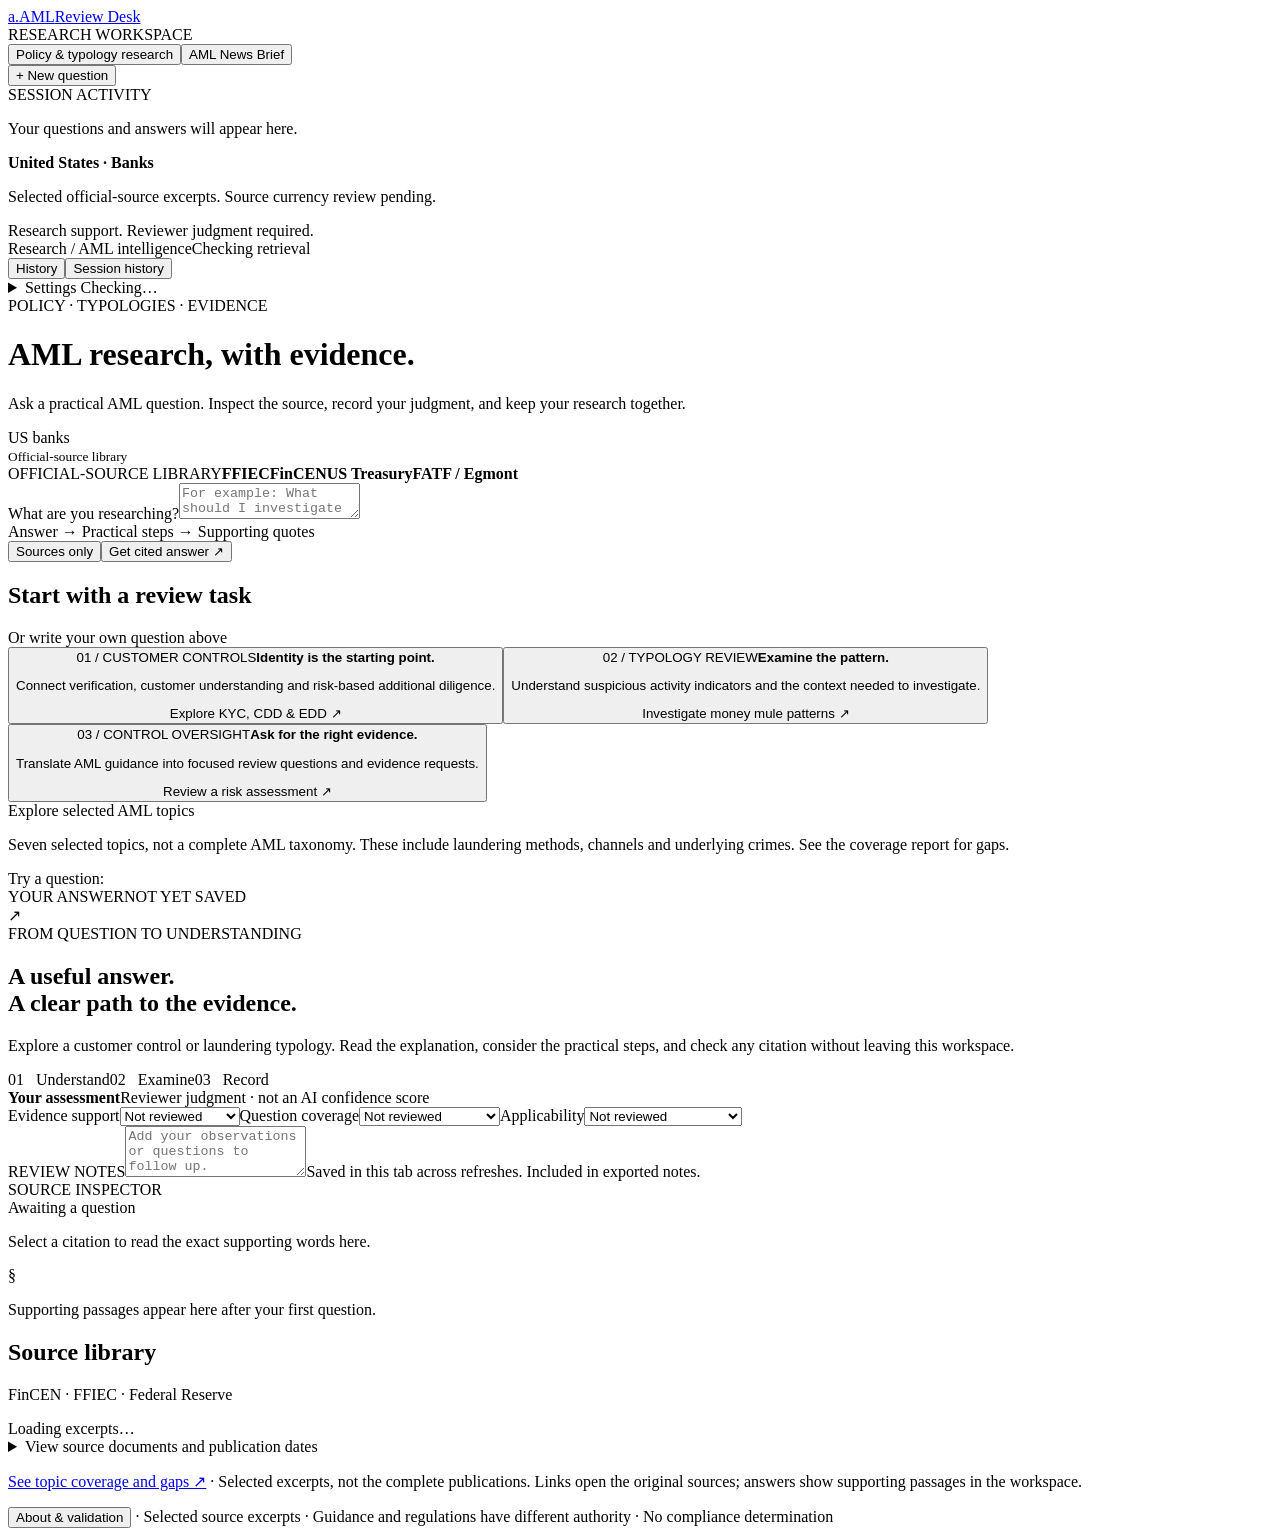
==== web/index.html @ 8fad00a7 "Build AML Review Desk with hybrid RAG, cited research and regulatory news" ====
<!doctype html><html lang="en"><head><meta charset="utf-8"><meta name="viewport" content="width=device-width,initial-scale=1"><title>AML Review Desk</title><link rel="stylesheet" href="/style.css?v=20261018c"></head><body>
<div class="app-shell"><aside><a class="brand" href="/"><span class="brand-mark" aria-hidden="true">a.</span>AML<span class="brand-sub">Review Desk</span></a><div class="edition">RESEARCH WORKSPACE</div><nav aria-label="Workspace"><button id="research-tab" class="nav active">Policy &amp; typology research</button><button id="news-tab" class="nav">AML News Brief</button></nav><button id="new-brief" class="new-brief">+ New question</button><div class="sidebar-label">SESSION ACTIVITY</div><div id="history-list"><p class="history-empty">Your questions and answers will appear here.</p></div><div class="scope-note"><strong>United States · Banks</strong><p id="library-scope">Selected official-source excerpts. Source currency review pending.</p><span>Research support. Reviewer judgment required.</span></div></aside>
<div class="desk"><header><div><span class="project-code">Research / AML intelligence</span><span id="retrieval-status" class="retrieval-status">Checking retrieval</span></div><div class="header-tools"><button id="history-button" class="account-button">History</button><button id="account-button" class="account-button">Session history</button><details class="connection"><summary>Settings <span id="connection-status">Checking…</span></summary><div class="settings-body"><label for="model">Nebius chat model<select id="model"><option value="">Select a model</option></select></label><button id="load-models" class="secondary">Load models</button><p class="muted" id="setup-hint">Settings stay local.</p><button id="review-tab" class="text-button">About &amp; validation</button></div></details></div></header>
<main id="research"><div class="page-heading"><div><div class="eyebrow">POLICY · TYPOLOGIES · EVIDENCE</div><h1>AML research, <span>with evidence.</span></h1><p class="page-description">Ask a practical AML question. Inspect the source, record your judgment, and keep your research together.</p></div><span class="scope-stamp">US banks<br><small>Official-source library</small></span></div><div class="source-strip"><span>OFFICIAL-SOURCE LIBRARY</span><strong>FFIEC</strong><strong>FinCEN</strong><strong>US Treasury</strong><strong>FATF / Egmont</strong></div><section class="composer"><label for="question">What are you researching?</label><textarea id="question" rows="2" placeholder="For example: What should I investigate in a possible money mule account?"></textarea><div class="composer-bottom"><span class="helper">Answer → Practical steps → Supporting quotes</span><div class="question-actions"><button id="browse" class="text-button">Sources only</button><button id="ask" class="primary">Get cited answer <span>↗</span></button></div></div></section><div id="portfolio-demo" class="portfolio-demo" hidden><div><strong>Explore the workflow first.</strong><span>A saved example with citations. No live AI call.</span></div><button id="open-demo" class="secondary">View saved example ↗</button></div><section class="research-starters"><div class="starters-heading"><h2>Start with a review task</h2><span>Or write your own question above</span></div><div class="starter-grid"><button class="starter-card" data-question="How do KYC, customer due diligence and enhanced due diligence connect? What practical verification methods can a bank use?"><span class="starter-icon">01 / CUSTOMER CONTROLS</span><strong>Identity is the starting point.</strong><p>Connect verification, customer understanding and risk-based additional diligence.</p><span>Explore KYC, CDD &amp; EDD ↗</span></button><button class="starter-card" data-question="What financial and business-behaviour indicators can suggest a money mule account, and why is one indicator not proof?"><span class="starter-icon">02 / TYPOLOGY REVIEW</span><strong>Examine the pattern.</strong><p>Understand suspicious activity indicators and the context needed to investigate.</p><span>Investigate money mule patterns ↗</span></button><button class="starter-card" data-question="What should a reviewer examine to assess whether a bank's AML risk assessment reflects its customers, products and geographic exposure?"><span class="starter-icon">03 / CONTROL OVERSIGHT</span><strong>Ask for the right evidence.</strong><p>Translate AML guidance into focused review questions and evidence requests.</p><span>Review a risk assessment ↗</span></button></div></section><section class="typology-examples" aria-labelledby="typology-heading"><span id="typology-heading">Explore selected AML topics</span><div id="typology-topics"></div><p class="helper">Seven selected topics, not a complete AML taxonomy. These include laundering methods, channels and underlying crimes. See the coverage report for gaps.</p></section><section class="question-examples" aria-label="Example questions"><span>Try a question:</span><div id="examples"></div></section><div id="error" role="alert" hidden></div><div id="loading" role="status" aria-live="polite" hidden><strong id="progress-label">Retrieving evidence…</strong><span id="progress-time"></span><small>Target: 8 seconds for an answer on an active server.</small></div>
<div class="research-grid"><section class="paper" id="answer-area" aria-live="polite"><div class="paper-head"><span id="brief-number">YOUR ANSWER</span><span id="save-status">NOT YET SAVED</span></div><div id="answer" class="empty"><div class="empty-icon" aria-hidden="true">↗</div><div class="eyebrow">FROM QUESTION TO UNDERSTANDING</div><h2>A useful answer.<br>A clear path to the evidence.</h2><p>Explore a customer control or laundering typology. Read the explanation, consider the practical steps, and check any citation without leaving this workspace.</p><div class="reading-guide"><span>01 &nbsp; Understand</span><span>02 &nbsp; Examine</span><span>03 &nbsp; Record</span></div></div><section class="judgment"><div class="review-heading"><strong>Your assessment</strong><span>Reviewer judgment · not an AI confidence score</span></div><div class="review-fields"><label for="support-review">Evidence support<select id="support-review"><option value="">Not reviewed</option><option>Supported</option><option>Partly supported</option><option>Unsupported</option></select></label><label for="coverage-review">Question coverage<select id="coverage-review"><option value="">Not reviewed</option><option>Complete</option><option>Partial</option><option>Missed the question</option></select></label><label for="applicability-review">Applicability<select id="applicability-review"><option value="">Not reviewed</option><option>Relevant to my context</option><option>Scope needs checking</option><option>Not applicable</option></select></label></div><label for="judgment">REVIEW NOTES</label><textarea id="judgment" rows="3" placeholder="Add your observations or questions to follow up."></textarea><span><span id="storage-note">Saved in this tab across refreshes.</span> Included in exported notes.</span></section></section><section class="evidence-column"><div class="section-title"><div class="eyebrow">SOURCE INSPECTOR</div><span id="evidence-count">Awaiting a question</span></div><p class="inspector-help">Select a citation to read the exact supporting words here.</p><div id="evidence-picker" class="evidence-picker" aria-label="Choose a supporting passage"></div><div id="evidence"><div class="evidence-empty"><span>§</span><p>Supporting passages appear here after your first question.</p></div></div></section></div><section class="source-coverage" aria-labelledby="coverage-heading"><div class="coverage-heading"><div><h2 id="coverage-heading">Source library</h2><p id="coverage-issuers">FinCEN · FFIEC · Federal Reserve</p></div><span id="source-count">Loading excerpts…</span></div><details class="library-documents"><summary>View source documents and publication dates</summary><div id="sources"></div></details><p class="coverage-note"><a href="/coverage.html" target="_blank" rel="noopener noreferrer">See topic coverage and gaps ↗</a> · Selected excerpts, not the complete publications. Links open the original sources; answers show supporting passages in the workspace.</p></section></main>
<main id="news" hidden><div class="page-heading"><div><div class="eyebrow">OFFICIAL AML NEWS · ONE PLACE</div><h1>Your AML News <em>Brief.</em></h1><p class="page-description">Latest AML updates from official sources, in one place.</p></div><button id="refresh-news" class="secondary">Refresh news</button></div><div class="news-source-line"><span><span id="news-source-summary">FinCEN · OCC · Federal Reserve · FDIC · NCUA · SEC · CFTC</span></span><span id="news-checked">Not checked yet</span></div><p class="news-how">Select a story for the facts, AML relevance, and key findings from linked regulator documents.</p><p id="news-status" role="status" hidden></p><div id="news-error" role="alert" hidden></div><div class="news-controls"><label for="news-month">Month · 2026</label><select id="news-month"></select><label for="news-from">From</label><input id="news-from" type="date" min="2026-01-01" max="2026-12-31"><label for="news-to">To</label><input id="news-to" type="date" min="2026-01-01" max="2026-12-31"><label for="news-agency">Agency</label><select id="news-agency"><option value="all">All agencies</option></select><span id="news-result-count"></span></div><p id="news-archive-notice" class="archive-notice">Captured feed entries; monthly coverage is incomplete. An empty month does not establish that no AML news was published.</p><details class="agency-coverage"><summary>Sources and availability</summary><div id="news-agencies"></div><p>Recent official feed/index entries, filtered for AML terms in titles and summaries. Coverage is not an exhaustive archive; sources may publish other AML material outside these feeds.</p></details><div class="news-layout"><section class="news-feed" aria-label="Recent announcements"><div id="news-list"><p class="muted">Loading announcements…</p></div></section><section id="news-brief" class="news-brief" aria-live="polite" hidden><div class="eyebrow">LEADERSHIP PERSPECTIVE</div><h2>Choose an announcement.</h2><p>Read what happened, why it matters, and additional findings from linked regulator documents when available.</p><p class="muted">Analysis is clearly separated from source facts. An announcement does not by itself establish a new requirement.</p></section></div></main><main id="review" hidden><div class="page-heading"><div><div class="eyebrow">TRANSPARENT EVALUATION</div><h1>Retrieval quality</h1><p class="page-description">The same AML questions, three retrieval methods. See the results, evidence labels and limitations.</p></div></div><div id="evaluation-results"><p class="muted">Loading the evaluation report…</p></div><section class="evaluation-method"><h2>What these results establish</h2><p>Retrieval scores measure whether the search found labeled source passages. They do not certify legal accuracy, complete source coverage, or the faithfulness of a generated answer.</p><p>Labels are curated by the development process and still need independent AML expert review. Generation examples are separate from retrieval measurements.</p></section><details class="developer-usage"><summary>Model settings and recorded usage</summary><strong id="usage"></strong><p id="token-usage" class="muted"></p><div id="cases" hidden></div></details></main><footer><button id="quality-tab" class="text-button">About &amp; validation</button> · Selected source excerpts · Guidance and regulations have different authority · No compliance determination</footer></div></div><dialog id="history-dialog"><div class="eyebrow">SAVED RESEARCH</div><h2>Saved questions</h2><p class="session-explanation">Your questions, answers, notes and opened news briefs stay in this tab across refreshes. Download work you want to keep after closing it.</p><div id="mobile-history-list"></div><button id="export-session" class="secondary">Export session ↓</button><button id="mobile-new-brief" class="secondary">New question</button><button id="close-history" class="text-button">Close</button></dialog><script src="/app.js?v=20261018c" defer></script></body></html>
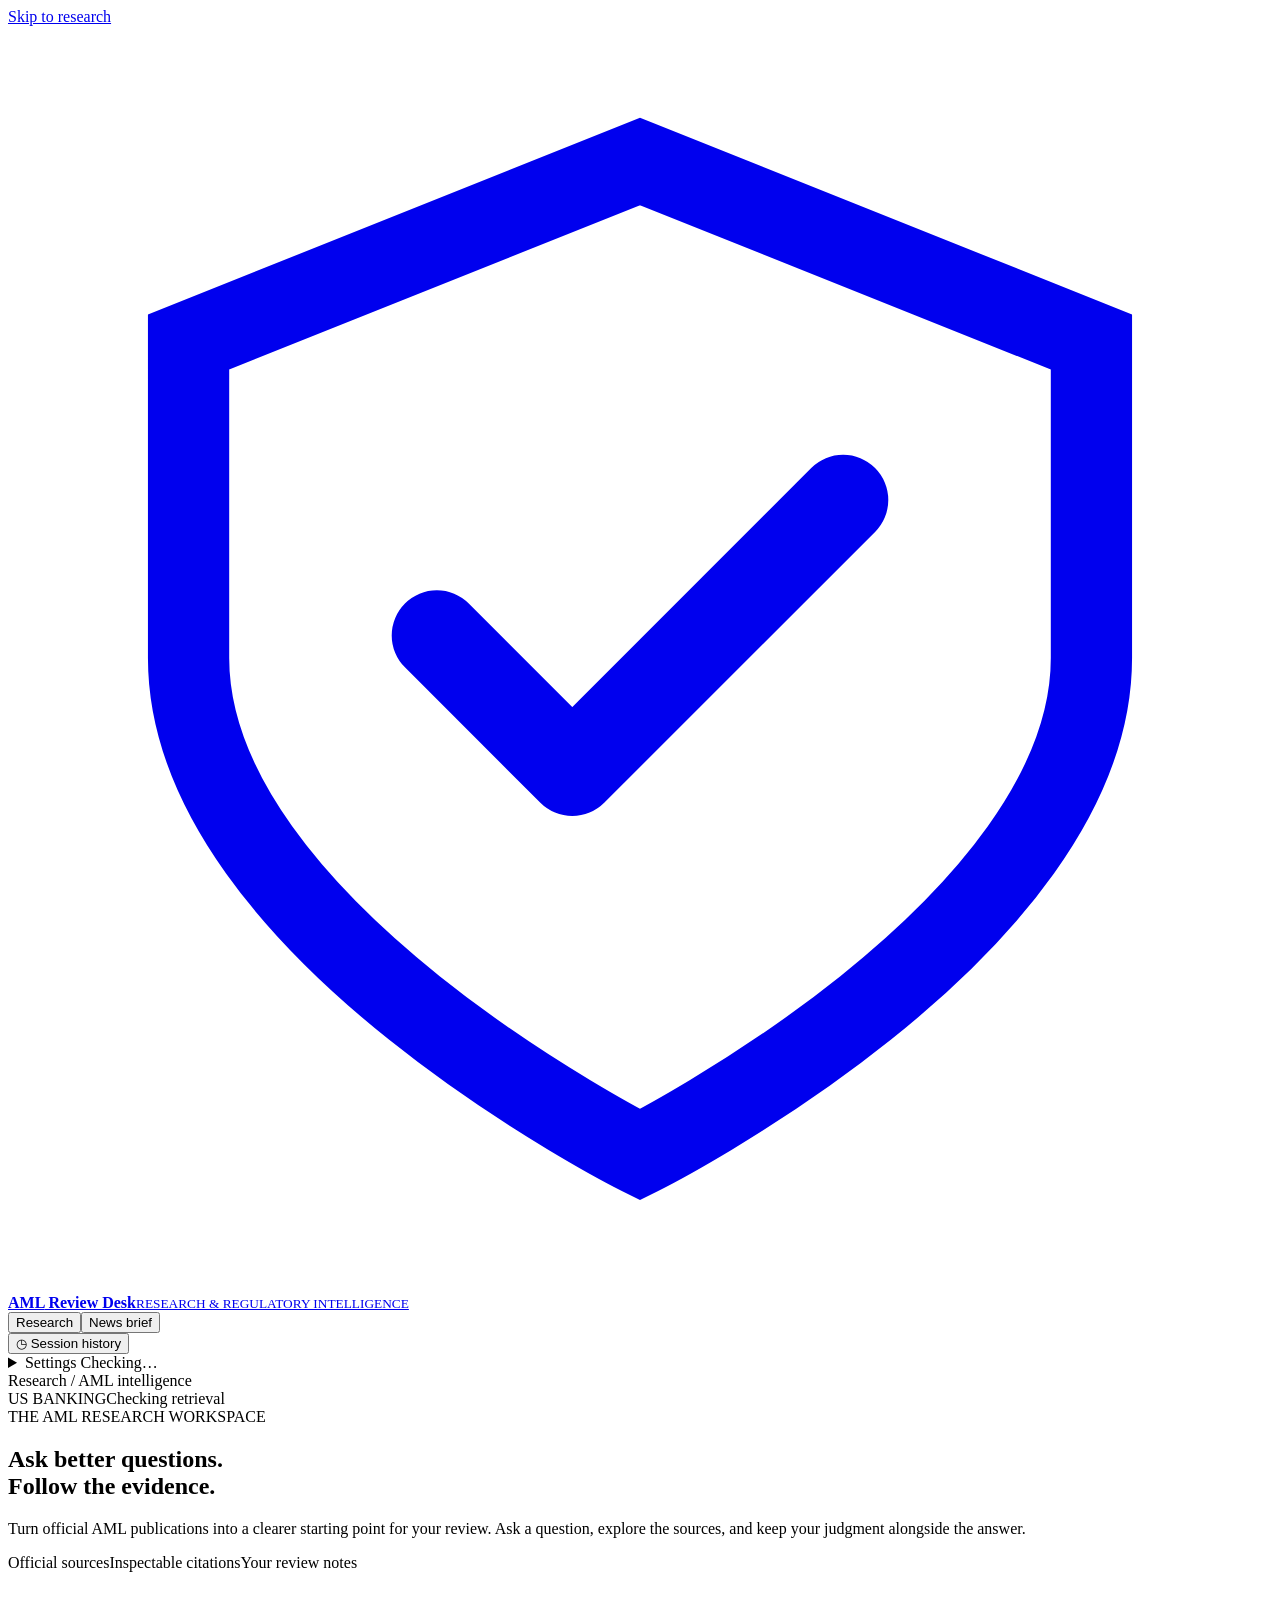
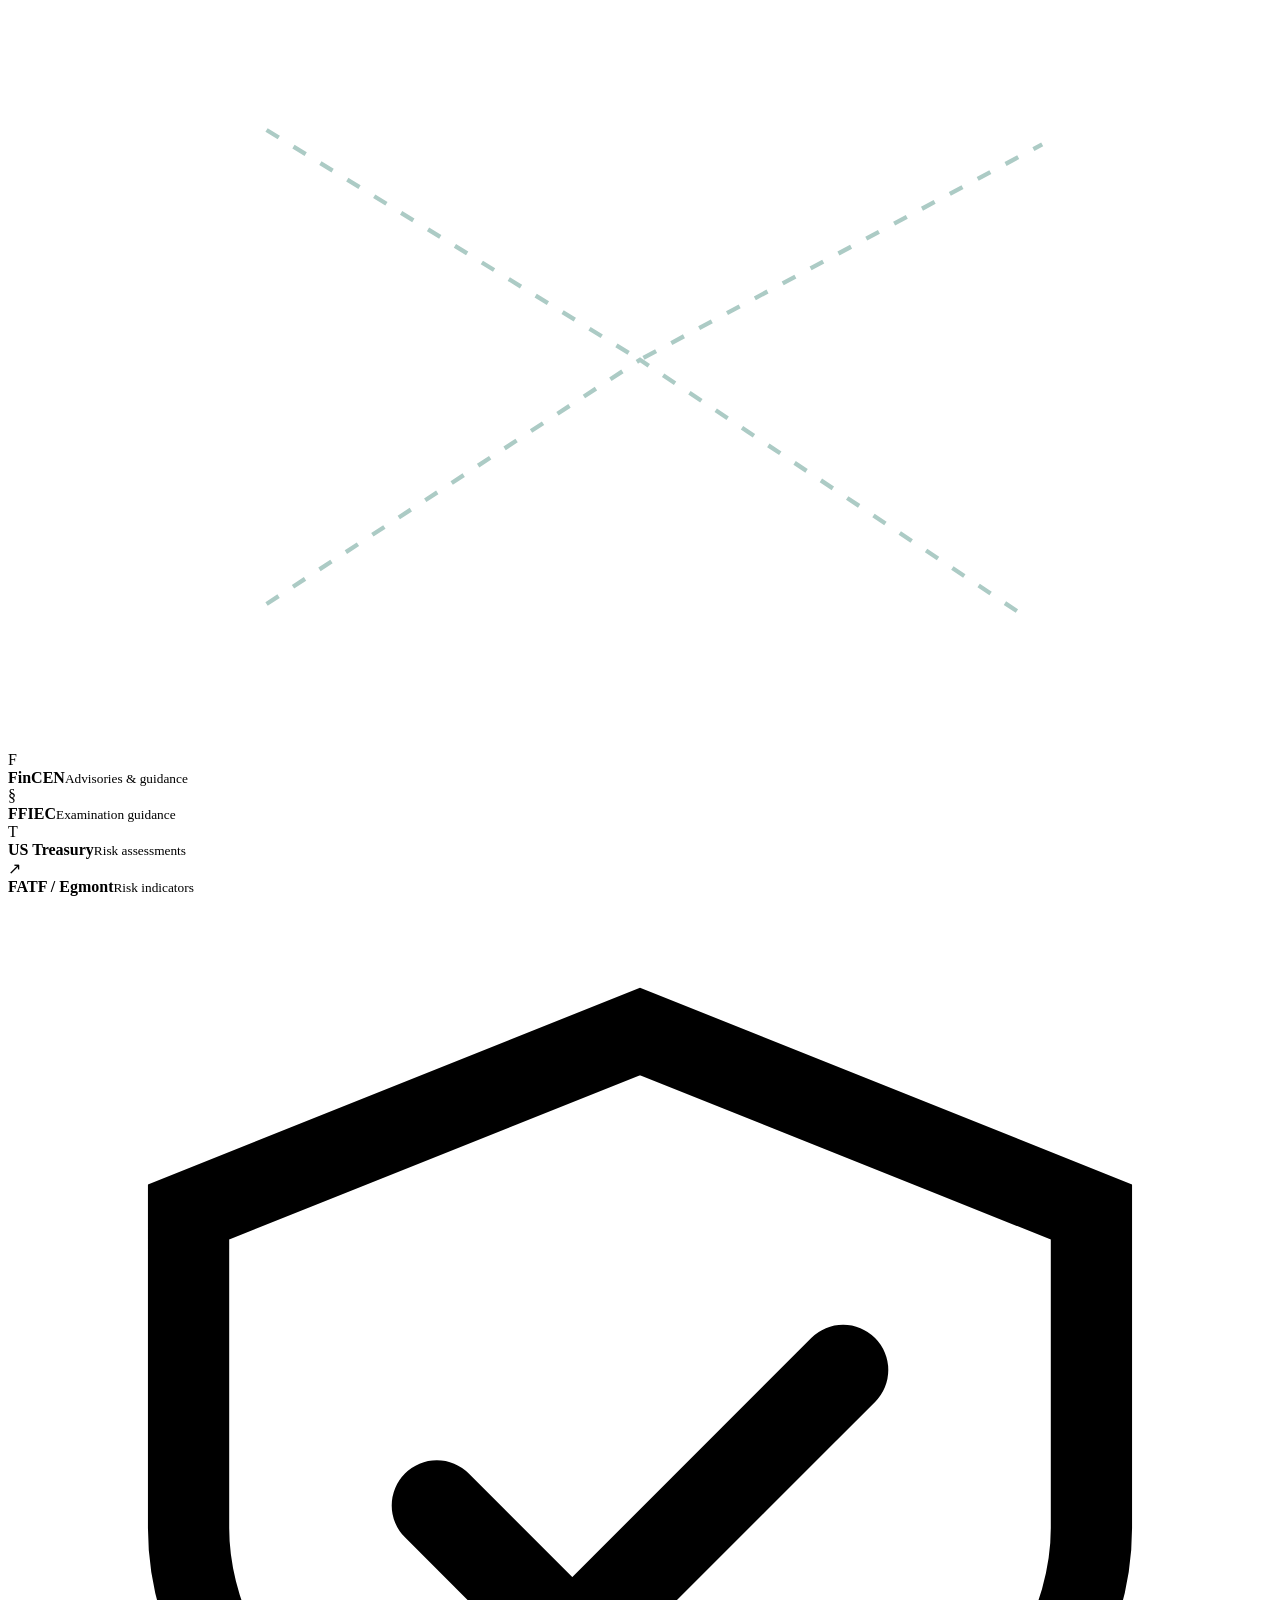
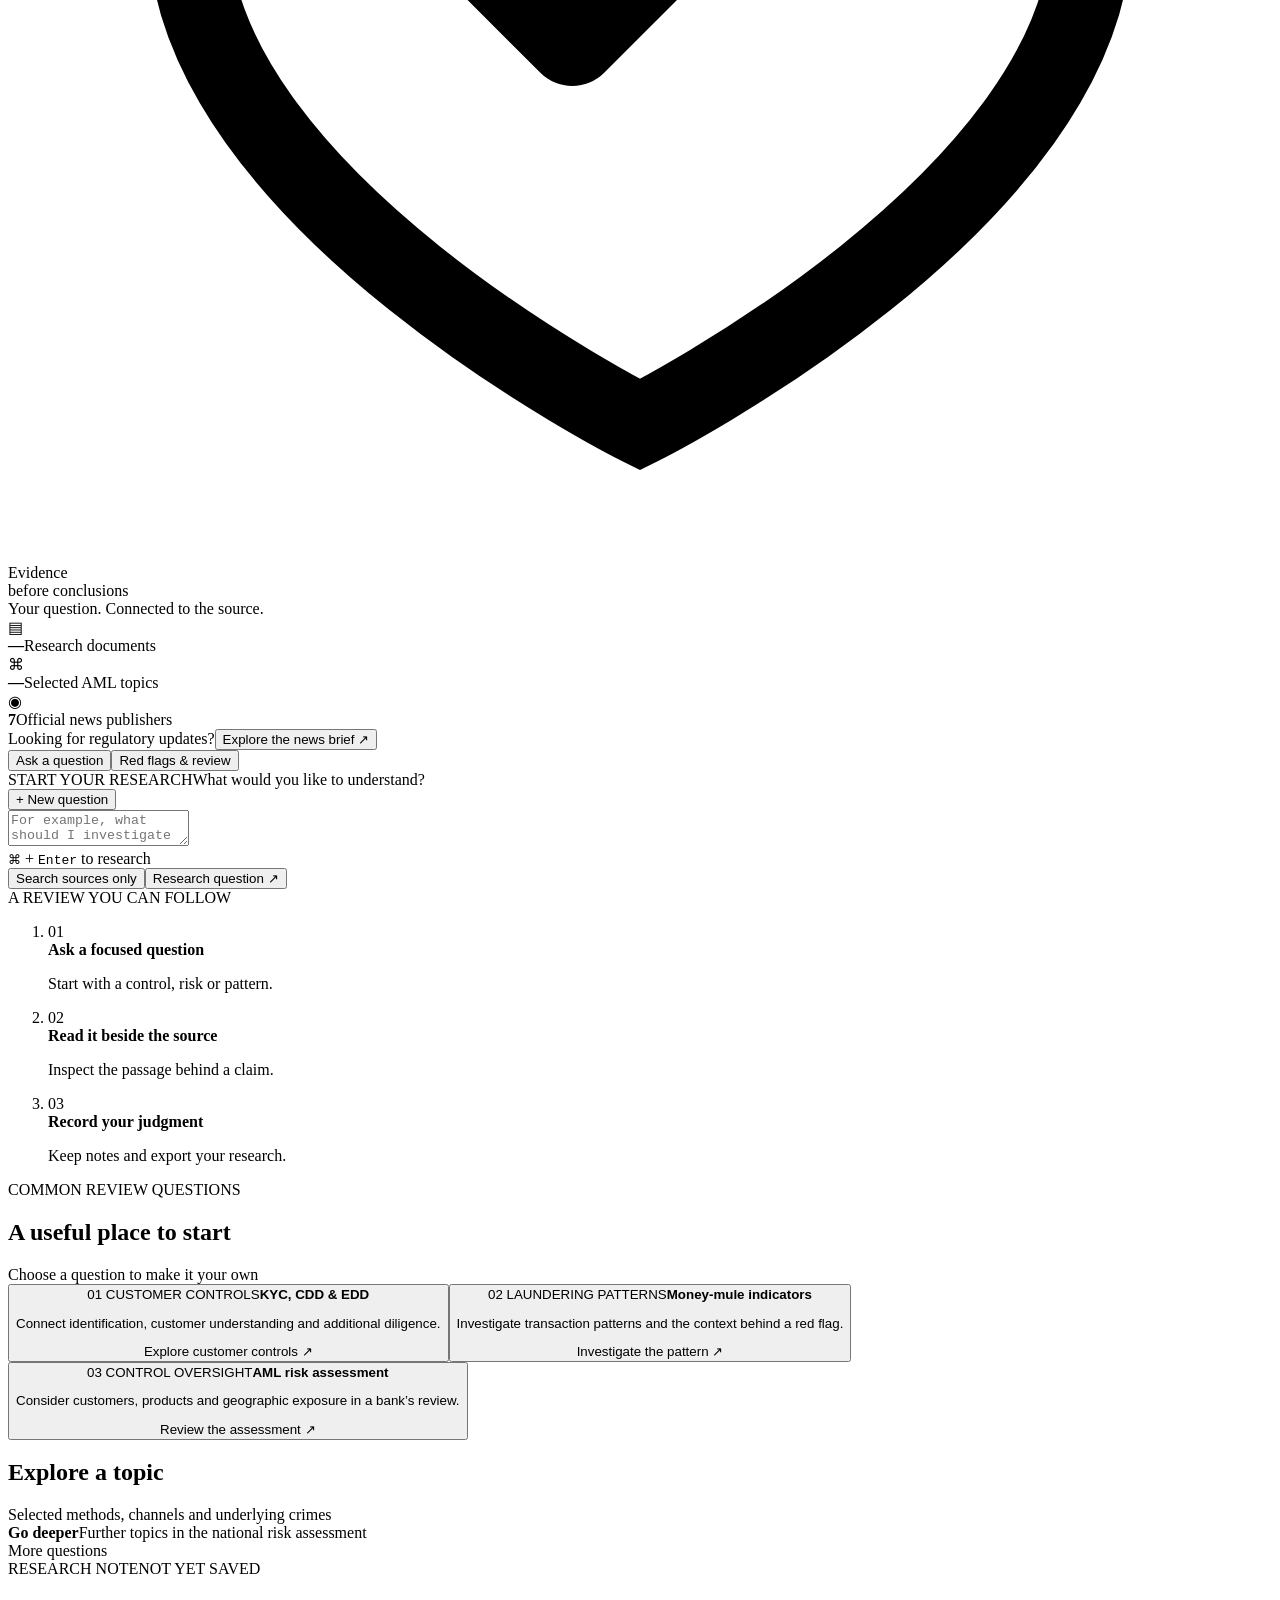
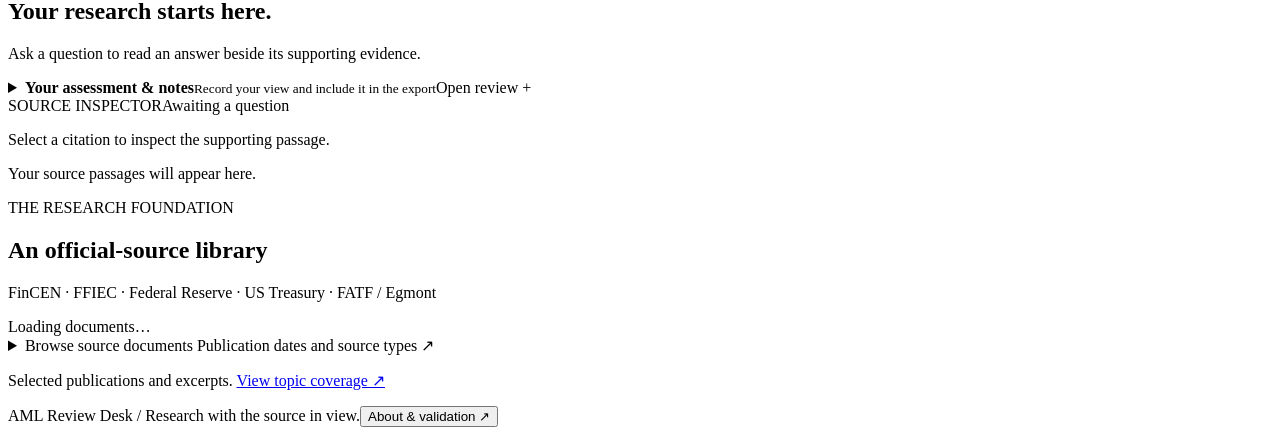
==== commit 9df2f456: "Redesign AML workspace and add guided red-flag research" ====
--- a/web/index.html
+++ b/web/index.html
@@ -1,6 +1,21 @@
-<!doctype html><html lang="en"><head><meta charset="utf-8"><meta name="viewport" content="width=device-width,initial-scale=1"><title>AML Review Desk</title><link rel="stylesheet" href="/style.css?v=20261018c"></head><body>
-<div class="app-shell"><aside><a class="brand" href="/"><span class="brand-mark" aria-hidden="true">a.</span>AML<span class="brand-sub">Review Desk</span></a><div class="edition">RESEARCH WORKSPACE</div><nav aria-label="Workspace"><button id="research-tab" class="nav active">Policy &amp; typology research</button><button id="news-tab" class="nav">AML News Brief</button></nav><button id="new-brief" class="new-brief">+ New question</button><div class="sidebar-label">SESSION ACTIVITY</div><div id="history-list"><p class="history-empty">Your questions and answers will appear here.</p></div><div class="scope-note"><strong>United States · Banks</strong><p id="library-scope">Selected official-source excerpts. Source currency review pending.</p><span>Research support. Reviewer judgment required.</span></div></aside>
-<div class="desk"><header><div><span class="project-code">Research / AML intelligence</span><span id="retrieval-status" class="retrieval-status">Checking retrieval</span></div><div class="header-tools"><button id="history-button" class="account-button">History</button><button id="account-button" class="account-button">Session history</button><details class="connection"><summary>Settings <span id="connection-status">Checking…</span></summary><div class="settings-body"><label for="model">Nebius chat model<select id="model"><option value="">Select a model</option></select></label><button id="load-models" class="secondary">Load models</button><p class="muted" id="setup-hint">Settings stay local.</p><button id="review-tab" class="text-button">About &amp; validation</button></div></details></div></header>
-<main id="research"><div class="page-heading"><div><div class="eyebrow">POLICY · TYPOLOGIES · EVIDENCE</div><h1>AML research, <span>with evidence.</span></h1><p class="page-description">Ask a practical AML question. Inspect the source, record your judgment, and keep your research together.</p></div><span class="scope-stamp">US banks<br><small>Official-source library</small></span></div><div class="source-strip"><span>OFFICIAL-SOURCE LIBRARY</span><strong>FFIEC</strong><strong>FinCEN</strong><strong>US Treasury</strong><strong>FATF / Egmont</strong></div><section class="composer"><label for="question">What are you researching?</label><textarea id="question" rows="2" placeholder="For example: What should I investigate in a possible money mule account?"></textarea><div class="composer-bottom"><span class="helper">Answer → Practical steps → Supporting quotes</span><div class="question-actions"><button id="browse" class="text-button">Sources only</button><button id="ask" class="primary">Get cited answer <span>↗</span></button></div></div></section><div id="portfolio-demo" class="portfolio-demo" hidden><div><strong>Explore the workflow first.</strong><span>A saved example with citations. No live AI call.</span></div><button id="open-demo" class="secondary">View saved example ↗</button></div><section class="research-starters"><div class="starters-heading"><h2>Start with a review task</h2><span>Or write your own question above</span></div><div class="starter-grid"><button class="starter-card" data-question="How do KYC, customer due diligence and enhanced due diligence connect? What practical verification methods can a bank use?"><span class="starter-icon">01 / CUSTOMER CONTROLS</span><strong>Identity is the starting point.</strong><p>Connect verification, customer understanding and risk-based additional diligence.</p><span>Explore KYC, CDD &amp; EDD ↗</span></button><button class="starter-card" data-question="What financial and business-behaviour indicators can suggest a money mule account, and why is one indicator not proof?"><span class="starter-icon">02 / TYPOLOGY REVIEW</span><strong>Examine the pattern.</strong><p>Understand suspicious activity indicators and the context needed to investigate.</p><span>Investigate money mule patterns ↗</span></button><button class="starter-card" data-question="What should a reviewer examine to assess whether a bank's AML risk assessment reflects its customers, products and geographic exposure?"><span class="starter-icon">03 / CONTROL OVERSIGHT</span><strong>Ask for the right evidence.</strong><p>Translate AML guidance into focused review questions and evidence requests.</p><span>Review a risk assessment ↗</span></button></div></section><section class="typology-examples" aria-labelledby="typology-heading"><span id="typology-heading">Explore selected AML topics</span><div id="typology-topics"></div><p class="helper">Seven selected topics, not a complete AML taxonomy. These include laundering methods, channels and underlying crimes. See the coverage report for gaps.</p></section><section class="question-examples" aria-label="Example questions"><span>Try a question:</span><div id="examples"></div></section><div id="error" role="alert" hidden></div><div id="loading" role="status" aria-live="polite" hidden><strong id="progress-label">Retrieving evidence…</strong><span id="progress-time"></span><small>Target: 8 seconds for an answer on an active server.</small></div>
-<div class="research-grid"><section class="paper" id="answer-area" aria-live="polite"><div class="paper-head"><span id="brief-number">YOUR ANSWER</span><span id="save-status">NOT YET SAVED</span></div><div id="answer" class="empty"><div class="empty-icon" aria-hidden="true">↗</div><div class="eyebrow">FROM QUESTION TO UNDERSTANDING</div><h2>A useful answer.<br>A clear path to the evidence.</h2><p>Explore a customer control or laundering typology. Read the explanation, consider the practical steps, and check any citation without leaving this workspace.</p><div class="reading-guide"><span>01 &nbsp; Understand</span><span>02 &nbsp; Examine</span><span>03 &nbsp; Record</span></div></div><section class="judgment"><div class="review-heading"><strong>Your assessment</strong><span>Reviewer judgment · not an AI confidence score</span></div><div class="review-fields"><label for="support-review">Evidence support<select id="support-review"><option value="">Not reviewed</option><option>Supported</option><option>Partly supported</option><option>Unsupported</option></select></label><label for="coverage-review">Question coverage<select id="coverage-review"><option value="">Not reviewed</option><option>Complete</option><option>Partial</option><option>Missed the question</option></select></label><label for="applicability-review">Applicability<select id="applicability-review"><option value="">Not reviewed</option><option>Relevant to my context</option><option>Scope needs checking</option><option>Not applicable</option></select></label></div><label for="judgment">REVIEW NOTES</label><textarea id="judgment" rows="3" placeholder="Add your observations or questions to follow up."></textarea><span><span id="storage-note">Saved in this tab across refreshes.</span> Included in exported notes.</span></section></section><section class="evidence-column"><div class="section-title"><div class="eyebrow">SOURCE INSPECTOR</div><span id="evidence-count">Awaiting a question</span></div><p class="inspector-help">Select a citation to read the exact supporting words here.</p><div id="evidence-picker" class="evidence-picker" aria-label="Choose a supporting passage"></div><div id="evidence"><div class="evidence-empty"><span>§</span><p>Supporting passages appear here after your first question.</p></div></div></section></div><section class="source-coverage" aria-labelledby="coverage-heading"><div class="coverage-heading"><div><h2 id="coverage-heading">Source library</h2><p id="coverage-issuers">FinCEN · FFIEC · Federal Reserve</p></div><span id="source-count">Loading excerpts…</span></div><details class="library-documents"><summary>View source documents and publication dates</summary><div id="sources"></div></details><p class="coverage-note"><a href="/coverage.html" target="_blank" rel="noopener noreferrer">See topic coverage and gaps ↗</a> · Selected excerpts, not the complete publications. Links open the original sources; answers show supporting passages in the workspace.</p></section></main>
-<main id="news" hidden><div class="page-heading"><div><div class="eyebrow">OFFICIAL AML NEWS · ONE PLACE</div><h1>Your AML News <em>Brief.</em></h1><p class="page-description">Latest AML updates from official sources, in one place.</p></div><button id="refresh-news" class="secondary">Refresh news</button></div><div class="news-source-line"><span><span id="news-source-summary">FinCEN · OCC · Federal Reserve · FDIC · NCUA · SEC · CFTC</span></span><span id="news-checked">Not checked yet</span></div><p class="news-how">Select a story for the facts, AML relevance, and key findings from linked regulator documents.</p><p id="news-status" role="status" hidden></p><div id="news-error" role="alert" hidden></div><div class="news-controls"><label for="news-month">Month · 2026</label><select id="news-month"></select><label for="news-from">From</label><input id="news-from" type="date" min="2026-01-01" max="2026-12-31"><label for="news-to">To</label><input id="news-to" type="date" min="2026-01-01" max="2026-12-31"><label for="news-agency">Agency</label><select id="news-agency"><option value="all">All agencies</option></select><span id="news-result-count"></span></div><p id="news-archive-notice" class="archive-notice">Captured feed entries; monthly coverage is incomplete. An empty month does not establish that no AML news was published.</p><details class="agency-coverage"><summary>Sources and availability</summary><div id="news-agencies"></div><p>Recent official feed/index entries, filtered for AML terms in titles and summaries. Coverage is not an exhaustive archive; sources may publish other AML material outside these feeds.</p></details><div class="news-layout"><section class="news-feed" aria-label="Recent announcements"><div id="news-list"><p class="muted">Loading announcements…</p></div></section><section id="news-brief" class="news-brief" aria-live="polite" hidden><div class="eyebrow">LEADERSHIP PERSPECTIVE</div><h2>Choose an announcement.</h2><p>Read what happened, why it matters, and additional findings from linked regulator documents when available.</p><p class="muted">Analysis is clearly separated from source facts. An announcement does not by itself establish a new requirement.</p></section></div></main><main id="review" hidden><div class="page-heading"><div><div class="eyebrow">TRANSPARENT EVALUATION</div><h1>Retrieval quality</h1><p class="page-description">The same AML questions, three retrieval methods. See the results, evidence labels and limitations.</p></div></div><div id="evaluation-results"><p class="muted">Loading the evaluation report…</p></div><section class="evaluation-method"><h2>What these results establish</h2><p>Retrieval scores measure whether the search found labeled source passages. They do not certify legal accuracy, complete source coverage, or the faithfulness of a generated answer.</p><p>Labels are curated by the development process and still need independent AML expert review. Generation examples are separate from retrieval measurements.</p></section><details class="developer-usage"><summary>Model settings and recorded usage</summary><strong id="usage"></strong><p id="token-usage" class="muted"></p><div id="cases" hidden></div></details></main><footer><button id="quality-tab" class="text-button">About &amp; validation</button> · Selected source excerpts · Guidance and regulations have different authority · No compliance determination</footer></div></div><dialog id="history-dialog"><div class="eyebrow">SAVED RESEARCH</div><h2>Saved questions</h2><p class="session-explanation">Your questions, answers, notes and opened news briefs stay in this tab across refreshes. Download work you want to keep after closing it.</p><div id="mobile-history-list"></div><button id="export-session" class="secondary">Export session ↓</button><button id="mobile-new-brief" class="secondary">New question</button><button id="close-history" class="text-button">Close</button></dialog><script src="/app.js?v=20261018c" defer></script></body></html>
+<!doctype html>
+<html lang="en">
+<head><meta charset="utf-8"><meta name="viewport" content="width=device-width,initial-scale=1"><meta name="description" content="Research AML questions with official-source evidence and read focused regulatory news briefs."><meta name="theme-color" content="#102e32"><title>AML Review Desk</title><link rel="stylesheet" href="/style.css?v=20261020e"></head>
+<body>
+<a class="skip-link" href="#question">Skip to research</a>
+<header class="topbar"><a class="brand" href="/" aria-label="AML Review Desk home"><span class="brand-mark"><svg viewBox="0 0 28 28" fill="none" aria-hidden="true"><path d="M14 3 24 7v7c0 6-10 11-10 11S4 20 4 14V7l10-4Z" stroke="currentColor" stroke-width="1.8"/><path d="m9.5 13.5 3 3 6-6" stroke="currentColor" stroke-width="2" stroke-linecap="round" stroke-linejoin="round"/></svg></span><span><strong>AML<span class="brand-light"> Review Desk</span></strong><small>RESEARCH &amp; REGULATORY INTELLIGENCE</small></span></a><nav aria-label="Workspace"><button id="research-tab" class="nav active">Research</button><button id="news-tab" class="nav">News brief</button></nav><div class="header-tools"><button id="history-button" class="account-button" hidden>History</button><button id="account-button" class="account-button"><span aria-hidden="true">◷</span> Session history</button><details class="connection"><summary>Settings <span id="connection-status">Checking…</span></summary><div class="settings-body"><label for="model">Answer model<select id="model"><option value="">Select a model</option></select></label><button id="load-models" class="secondary">Load models</button><p class="muted" id="setup-hint">Settings stay local.</p><button id="review-tab" class="text-button">About &amp; validation</button></div></details></div></header>
+<div class="app-shell"><aside hidden><div id="history-list"></div><div class="scope-note"><strong>United States · Banks</strong><p id="library-scope"></p></div></aside><div class="desk">
+<div class="context-bar"><span class="project-code">Research / AML intelligence</span><div><span class="context-scope">US BANKING</span><span id="retrieval-status" class="retrieval-status">Checking retrieval</span></div></div>
+<main id="research">
+<section class="research-intro"><div class="hero-copy"><div class="eyebrow"><span class="status-dot"></span> THE AML RESEARCH WORKSPACE</div><h1>Ask better questions.<br><span>Follow the evidence.</span></h1><p class="page-description">Turn official AML publications into a clearer starting point for your review. Ask a question, explore the sources, and keep your judgment alongside the answer.</p><div class="hero-note"><span>Official sources</span><span>Inspectable citations</span><span>Your review notes</span></div></div><div class="evidence-art" aria-hidden="true"><div class="art-orbit orbit-one"></div><div class="art-orbit orbit-two"></div><svg class="art-lines" viewBox="0 0 440 270"><path d="M90 55 220 135 360 60M90 220 220 135 355 225" fill="none" stroke="#accbc5" stroke-width="1.5" stroke-dasharray="5 6"/></svg><div class="art-source source-one"><span class="source-symbol">F</span><div><strong>FinCEN</strong><small>Advisories &amp; guidance</small></div></div><div class="art-source source-two"><span class="source-symbol">§</span><div><strong>FFIEC</strong><small>Examination guidance</small></div></div><div class="art-source source-three"><span class="source-symbol">T</span><div><strong>US Treasury</strong><small>Risk assessments</small></div></div><div class="art-source source-four"><span class="source-symbol">↗</span><div><strong>FATF / Egmont</strong><small>Risk indicators</small></div></div><div class="art-core"><svg viewBox="0 0 28 28" fill="none" aria-hidden="true"><path d="M14 3 24 7v7c0 6-10 11-10 11S4 20 4 14V7l10-4Z" stroke="currentColor" stroke-width="1.8"/><path d="m9.5 13.5 3 3 6-6" stroke="currentColor" stroke-width="2" stroke-linecap="round" stroke-linejoin="round"/></svg><span>Evidence<br>before conclusions</span></div><div class="art-caption"><i></i> Your question. Connected to the source.</div></div></section>
+<section class="library-metrics" aria-label="Library at a glance"><div><span class="metric-icon" aria-hidden="true">▤</span><div><strong id="metric-documents">—</strong><span>Research documents</span></div></div><div><span class="metric-icon" aria-hidden="true">⌘</span><div><strong id="metric-topics">—</strong><span>Selected AML topics</span></div></div><div><span class="metric-icon" aria-hidden="true">◉</span><div><strong>7</strong><span>Official news publishers</span></div></div><div class="metric-action"><span>Looking for regulatory updates?</span><button id="open-news-shortcut">Explore the news brief <span aria-hidden="true">↗</span></button></div></section>
+<div class="research-entry"><section class="composer"><div class="research-mode-switch" role="group" aria-label="Research approach"><button id="mode-question" class="active" aria-pressed="true">Ask a question</button><button id="mode-redflags" aria-pressed="false">Red flags &amp; review</button></div><div class="composer-heading"><div><span class="eyebrow">START YOUR RESEARCH</span><label for="question" id="question-label">What would you like to understand?</label></div><button id="new-brief" class="text-button">+ New question</button></div><p id="redflag-mode-note" class="redflag-mode-note" hidden>Explore observed patterns, supporting evidence and questions to investigate. Indicators are not a finding of wrongdoing.</p><textarea id="question" rows="2" placeholder="For example, what should I investigate in a possible money-mule account?"></textarea><div class="composer-bottom"><span class="helper"><kbd>⌘</kbd> + <kbd>Enter</kbd> to research</span><div class="question-actions"><button id="browse" class="text-button">Search sources only</button><button id="ask" class="primary">Research question <span aria-hidden="true">↗</span></button></div></div><div id="portfolio-demo" class="portfolio-demo" hidden><span>First time here? See how a cited answer works.</span><button id="open-demo" class="text-button">Open saved example <span aria-hidden="true">↗</span></button></div></section><section class="workspace-guide"><span class="eyebrow">A REVIEW YOU CAN FOLLOW</span><ol><li><span>01</span><div><strong>Ask a focused question</strong><p>Start with a control, risk or pattern.</p></div></li><li><span>02</span><div><strong>Read it beside the source</strong><p>Inspect the passage behind a claim.</p></div></li><li><span>03</span><div><strong>Record your judgment</strong><p>Keep notes and export your research.</p></div></li></ol></section></div>
+<section class="research-starters"><div class="starters-heading"><div><span class="eyebrow">COMMON REVIEW QUESTIONS</span><h2>A useful place to start</h2></div><span>Choose a question to make it your own</span></div><div class="starter-grid"><button class="starter-card" data-question="How do KYC, customer due diligence and enhanced due diligence connect? What practical verification methods can a bank use?"><span class="starter-icon">01 <span>CUSTOMER CONTROLS</span></span><strong>KYC, CDD &amp; EDD</strong><p>Connect identification, customer understanding and additional diligence.</p><span class="starter-link">Explore customer controls <span>↗</span></span></button><button class="starter-card" data-question="What financial and business-behaviour indicators can suggest a money mule account, and why is one indicator not proof?"><span class="starter-icon">02 <span>LAUNDERING PATTERNS</span></span><strong>Money-mule indicators</strong><p>Investigate transaction patterns and the context behind a red flag.</p><span class="starter-link">Investigate the pattern <span>↗</span></span></button><button class="starter-card" data-question="What should a reviewer examine to assess whether a bank's AML risk assessment reflects its customers, products and geographic exposure?"><span class="starter-icon">03 <span>CONTROL OVERSIGHT</span></span><strong>AML risk assessment</strong><p>Consider customers, products and geographic exposure in a bank’s review.</p><span class="starter-link">Review the assessment <span>↗</span></span></button></div></section>
+<section class="typology-examples" aria-labelledby="typology-heading"><div class="topic-heading"><h2 id="typology-heading">Explore a topic</h2><span>Selected methods, channels and underlying crimes</span></div><div id="typology-topics"></div><div class="additional-topic-heading"><strong>Go deeper</strong><span>Further topics in the national risk assessment</span></div><div id="additional-topics"></div></section><section class="question-examples" aria-label="More example questions"><span>More questions</span><div id="examples"></div></section>
+<div id="error" role="alert" hidden></div><div id="loading" role="status" aria-live="polite" hidden><span class="loading-spinner" aria-hidden="true"></span><div><strong id="progress-label">Retrieving evidence…</strong><span id="progress-time"></span><small>Retrieving → Drafting → Checking citations</small></div></div>
+<div class="research-grid"><section class="paper" id="answer-area" aria-live="polite"><div class="paper-head"><span id="brief-number">RESEARCH NOTE</span><span id="save-status">NOT YET SAVED</span></div><div id="answer" class="empty"><h2>Your research starts here.</h2><p>Ask a question to read an answer beside its supporting evidence.</p></div><details class="judgment"><summary><span><strong>Your assessment &amp; notes</strong><small>Record your view and include it in the export</small></span><span class="expand-label">Open review +</span></summary><div class="judgment-body"><div class="review-fields"><label for="support-review">Evidence support<select id="support-review"><option value="">Not reviewed</option><option>Supported</option><option>Partly supported</option><option>Unsupported</option></select></label><label for="coverage-review">Question coverage<select id="coverage-review"><option value="">Not reviewed</option><option>Complete</option><option>Partial</option><option>Missed the question</option></select></label><label for="applicability-review">Applicability<select id="applicability-review"><option value="">Not reviewed</option><option>Relevant to my context</option><option>Scope needs checking</option><option>Not applicable</option></select></label></div><label for="judgment">Review notes</label><textarea id="judgment" rows="3" placeholder="What is supported? What would you check next?"></textarea><p><span id="storage-note">Saved in this tab across refreshes.</span> Included in exported notes.</p></div></details></section><section class="evidence-column"><div class="section-title"><span class="eyebrow">SOURCE INSPECTOR</span><span id="evidence-count">Awaiting a question</span></div><p class="inspector-help">Select a citation to inspect the supporting passage.</p><div id="evidence-picker" class="evidence-picker" aria-label="Choose a supporting passage"></div><div id="evidence"><p class="evidence-empty">Your source passages will appear here.</p></div></section></div>
+<section class="source-coverage" aria-labelledby="coverage-heading"><div class="coverage-heading"><div><span class="eyebrow">THE RESEARCH FOUNDATION</span><h2 id="coverage-heading">An official-source library</h2><p id="coverage-issuers">FinCEN · FFIEC · Federal Reserve · US Treasury · FATF / Egmont</p></div><span id="source-count">Loading documents…</span></div><details class="library-documents"><summary>Browse source documents <span>Publication dates and source types ↗</span></summary><div id="sources"></div></details><p class="coverage-note">Selected publications and excerpts. <a href="/coverage.html" target="_blank" rel="noopener noreferrer">View topic coverage ↗</a></p></section>
+</main>
+<main id="news" hidden><div class="news-hero"><div><div class="eyebrow"><span class="status-dot"></span> OFFICIAL UPDATES · EXECUTIVE PERSPECTIVE</div><h1>The AML <span>briefing.</span></h1><p class="page-description">The development. The context. What matters for AML.<br>Explore selected official updates and open a focused leadership brief.</p></div><div class="news-hero-aside"><span class="news-hero-mark" aria-hidden="true">▤</span><button id="refresh-news" class="secondary">↻ Refresh news</button></div></div><div class="news-source-line"><span id="news-source-summary">FinCEN · OCC · Federal Reserve · FDIC · NCUA · SEC · CFTC</span><span id="news-checked">Loading saved announcements…</span></div><p class="news-how">Choose an announcement to read the facts and its AML relevance.</p><p id="news-status" role="status" hidden></p><div id="news-error" role="alert" hidden></div><div class="news-controls"><div><label for="news-month">Month</label><select id="news-month"></select></div><div><label for="news-from">From</label><input id="news-from" type="date" min="2026-01-01" max="2026-12-31"></div><div><label for="news-to">To</label><input id="news-to" type="date" min="2026-01-01" max="2026-12-31"></div><div><label for="news-agency">Publisher</label><select id="news-agency"><option value="all">All agencies</option></select></div><span id="news-result-count"></span></div><details class="agency-coverage"><summary>About these sources</summary><p id="news-archive-notice" class="archive-notice">Selected official feed entries.</p><div id="news-agencies"></div><p>Recent official feed and index entries filtered for AML terms. This is a selected archive, not an exhaustive record.</p></details><div class="news-layout"><section class="news-feed" aria-label="Recent announcements"><div id="news-list"><p class="muted">Loading announcements…</p></div></section><section id="news-brief" class="news-brief" aria-live="polite" hidden></section></div></main>
+<main id="review" hidden><div class="page-heading"><div><div class="eyebrow">TRANSPARENT EVALUATION</div><h1>Retrieval quality</h1><p class="page-description">The same AML questions, three retrieval methods. See the results, evidence labels and limitations.</p></div></div><div id="evaluation-results"><p class="muted">Loading the evaluation report…</p></div><section class="evaluation-method"><h2>What these results establish</h2><p>Retrieval scores measure whether the search found labeled source passages. They do not certify legal accuracy, complete source coverage, or the faithfulness of a generated answer.</p><p>Labels are curated by the development process and still need independent AML expert review. Generation examples are separate from retrieval measurements.</p></section><details class="developer-usage"><summary>Model settings and recorded usage</summary><strong id="usage"></strong><p id="token-usage" class="muted"></p><div id="cases" hidden></div></details></main><footer><span>AML Review Desk <span class="footer-divider">/</span> Research with the source in view.</span><button id="quality-tab" class="text-button">About &amp; validation ↗</button></footer></div></div>
+<dialog id="history-dialog"><div class="eyebrow">SAVED RESEARCH</div><h2>Saved questions</h2><p class="session-explanation">Your questions, answers, notes and opened news briefs stay in this tab across refreshes. Download work you want to keep after closing it.</p><div id="mobile-history-list"></div><button id="export-session" class="secondary">Export session ↓</button><button id="mobile-new-brief" class="secondary">New question</button><button id="close-history" class="text-button">Close</button></dialog><script src="/app.js?v=20261020e" defer></script></body></html>
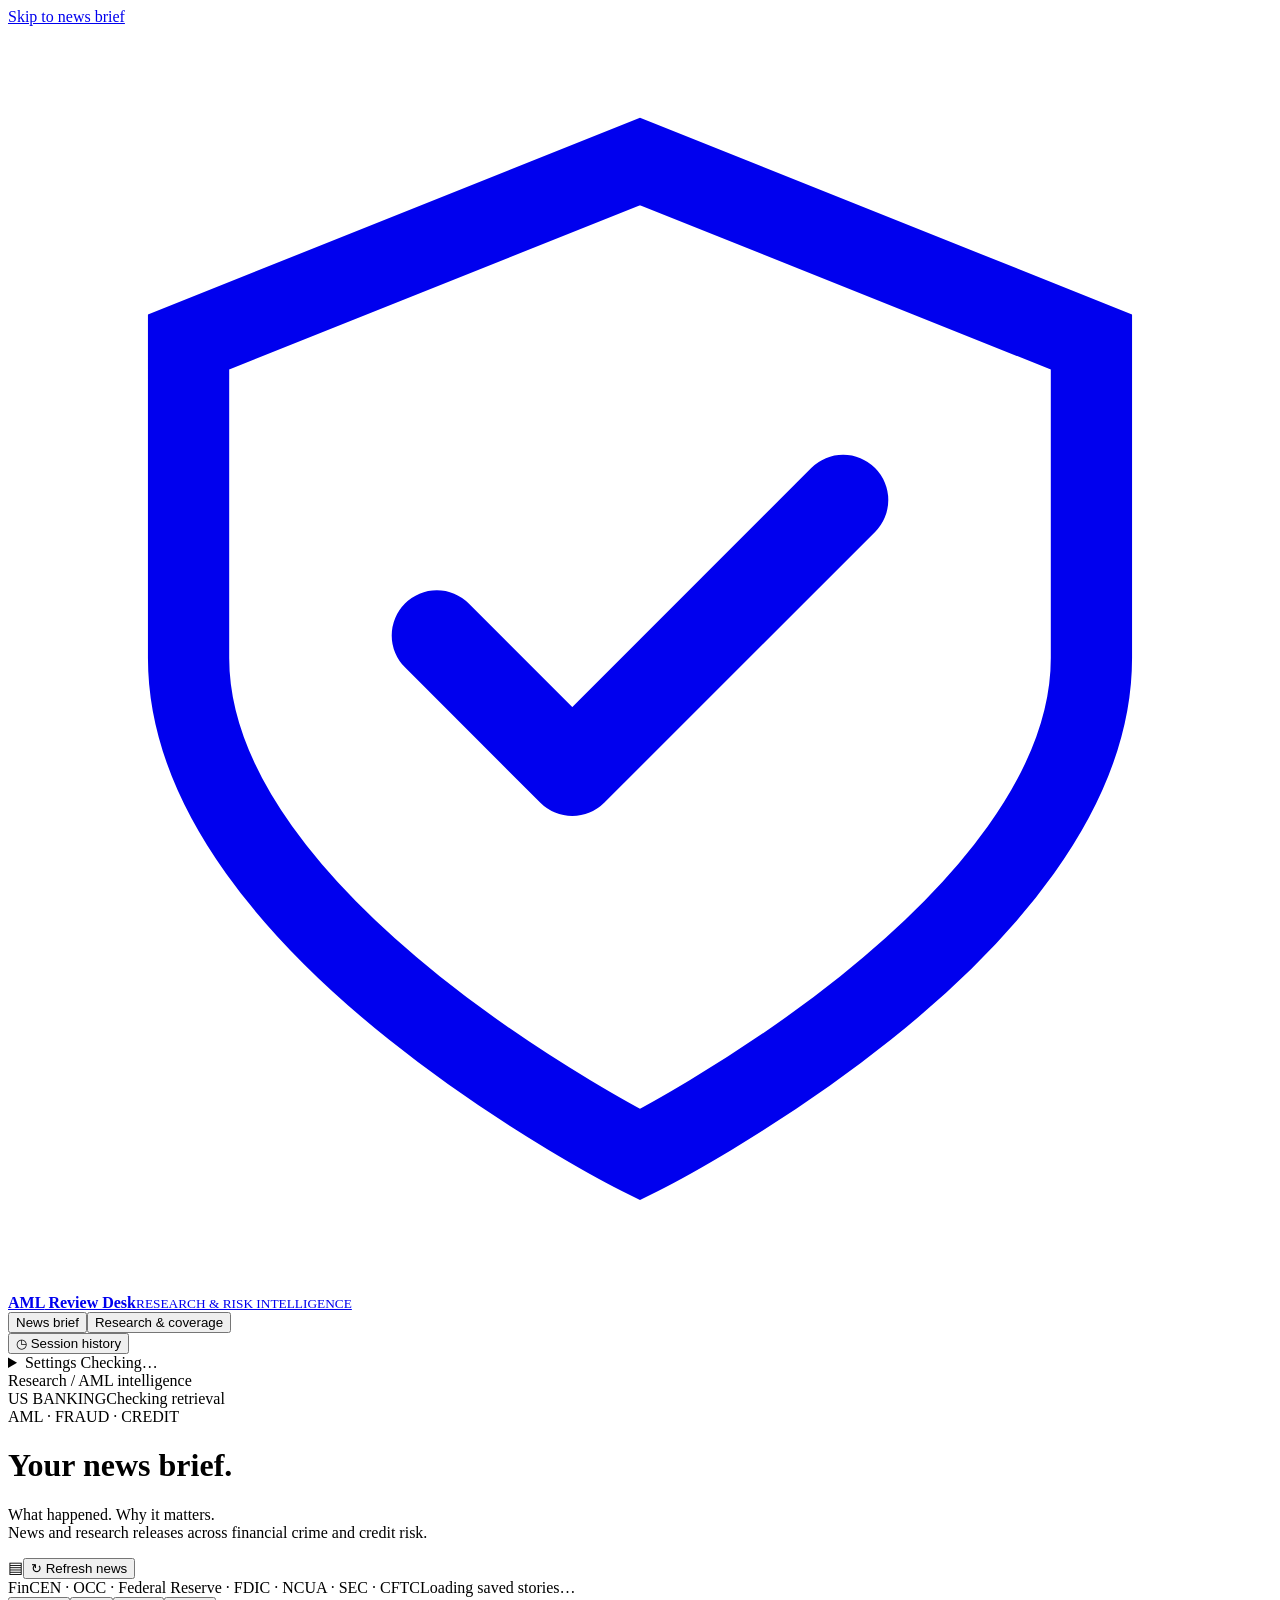
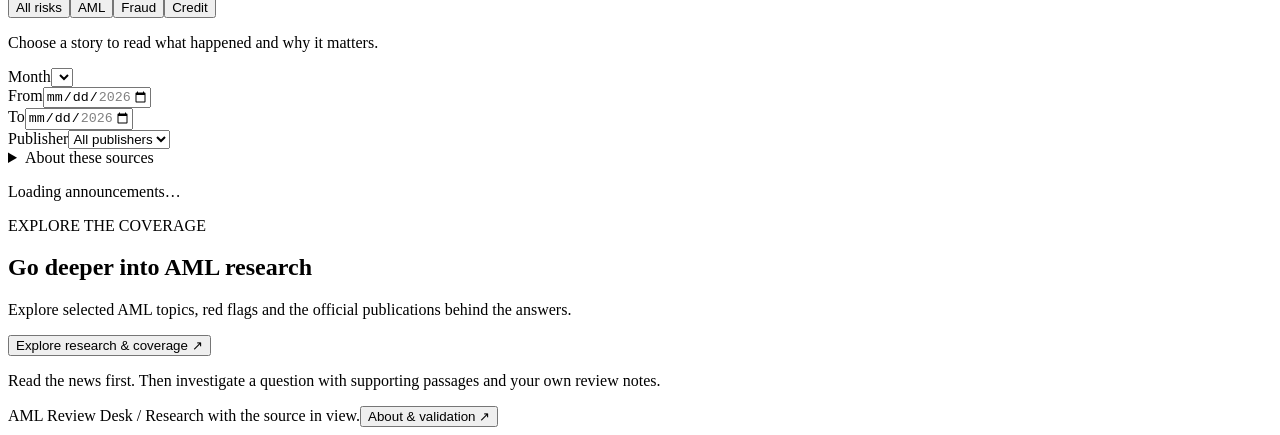
==== commit e102d0ae: "Integrate AML, Fraud and Credit news with 2026 archive filters" ====
--- a/web/index.html
+++ b/web/index.html
@@ -1,14 +1,15 @@
 <!doctype html>
 <html lang="en">
-<head><meta charset="utf-8"><meta name="viewport" content="width=device-width,initial-scale=1"><meta name="description" content="Research AML questions with official-source evidence and read focused regulatory news briefs."><meta name="theme-color" content="#102e32"><title>AML Review Desk</title><link rel="stylesheet" href="/style.css?v=20261020e"></head>
+<head><meta charset="utf-8"><meta name="viewport" content="width=device-width,initial-scale=1"><meta name="description" content="Research AML questions with official-source evidence and read focused regulatory news briefs."><meta name="theme-color" content="#102e32"><title>AML Review Desk</title><link rel="stylesheet" href="/style.css?v=20261021b"></head>
 <body>
-<a class="skip-link" href="#question">Skip to research</a>
-<header class="topbar"><a class="brand" href="/" aria-label="AML Review Desk home"><span class="brand-mark"><svg viewBox="0 0 28 28" fill="none" aria-hidden="true"><path d="M14 3 24 7v7c0 6-10 11-10 11S4 20 4 14V7l10-4Z" stroke="currentColor" stroke-width="1.8"/><path d="m9.5 13.5 3 3 6-6" stroke="currentColor" stroke-width="2" stroke-linecap="round" stroke-linejoin="round"/></svg></span><span><strong>AML<span class="brand-light"> Review Desk</span></strong><small>RESEARCH &amp; REGULATORY INTELLIGENCE</small></span></a><nav aria-label="Workspace"><button id="research-tab" class="nav active">Research</button><button id="news-tab" class="nav">News brief</button></nav><div class="header-tools"><button id="history-button" class="account-button" hidden>History</button><button id="account-button" class="account-button"><span aria-hidden="true">◷</span> Session history</button><details class="connection"><summary>Settings <span id="connection-status">Checking…</span></summary><div class="settings-body"><label for="model">Answer model<select id="model"><option value="">Select a model</option></select></label><button id="load-models" class="secondary">Load models</button><p class="muted" id="setup-hint">Settings stay local.</p><button id="review-tab" class="text-button">About &amp; validation</button></div></details></div></header>
+<a class="skip-link" href="#news">Skip to news brief</a>
+<header class="topbar"><a class="brand" href="/" aria-label="AML Review Desk home"><span class="brand-mark"><svg viewBox="0 0 28 28" fill="none" aria-hidden="true"><path d="M14 3 24 7v7c0 6-10 11-10 11S4 20 4 14V7l10-4Z" stroke="currentColor" stroke-width="1.8"/><path d="m9.5 13.5 3 3 6-6" stroke="currentColor" stroke-width="2" stroke-linecap="round" stroke-linejoin="round"/></svg></span><span><strong>AML<span class="brand-light"> Review Desk</span></strong><small>RESEARCH &amp; RISK INTELLIGENCE</small></span></a><nav aria-label="Workspace"><button id="news-tab" class="nav active">News brief</button><button id="research-tab" class="nav">Research &amp; coverage</button></nav><div class="header-tools"><button id="history-button" class="account-button" hidden>History</button><button id="account-button" class="account-button"><span aria-hidden="true">◷</span> Session history</button><details class="connection"><summary>Settings <span id="connection-status">Checking…</span></summary><div class="settings-body"><label for="model">Answer model<select id="model"><option value="">Select a model</option></select></label><button id="load-models" class="secondary">Load models</button><p class="muted" id="setup-hint">Settings stay local.</p><button id="review-tab" class="text-button">About &amp; validation</button></div></details></div></header>
 <div class="app-shell"><aside hidden><div id="history-list"></div><div class="scope-note"><strong>United States · Banks</strong><p id="library-scope"></p></div></aside><div class="desk">
 <div class="context-bar"><span class="project-code">Research / AML intelligence</span><div><span class="context-scope">US BANKING</span><span id="retrieval-status" class="retrieval-status">Checking retrieval</span></div></div>
-<main id="research">
+<main id="news"><div class="news-hero"><div><div class="eyebrow"><span class="status-dot"></span> AML · FRAUD · CREDIT</div><h1>Your news <span>brief.</span></h1><p class="page-description">What happened. Why it matters.<br>News and research releases across financial crime and credit risk.</p></div><div class="news-hero-aside"><span class="news-hero-mark" aria-hidden="true">▤</span><button id="refresh-news" class="secondary">↻ Refresh news</button></div></div><div class="news-source-line"><span id="news-source-summary">FinCEN · OCC · Federal Reserve · FDIC · NCUA · SEC · CFTC</span><span id="news-checked">Loading saved stories…</span></div><div class="risk-tabs" role="group" aria-label="Risk category"><button data-risk="all" class="active" aria-pressed="true">All risks <span></span></button><button data-risk="aml" aria-pressed="false">AML <span></span></button><button data-risk="fraud" aria-pressed="false">Fraud <span></span></button><button data-risk="credit" aria-pressed="false">Credit <span></span></button></div><p class="news-how" id="risk-description">Choose a story to read what happened and why it matters.</p><p id="news-status" role="status" hidden></p><div id="news-error" role="alert" hidden></div><div class="news-controls"><div><label for="news-month">Month</label><select id="news-month"></select></div><div><label for="news-from">From</label><input id="news-from" type="date" min="2026-01-01" max="2026-12-31"></div><div><label for="news-to">To</label><input id="news-to" type="date" min="2026-01-01" max="2026-12-31"></div><div><label for="news-agency">Publisher</label><select id="news-agency"><option value="all">All publishers</option></select></div><span id="news-result-count"></span></div><details class="agency-coverage"><summary>About these sources</summary><p id="news-archive-notice" class="archive-notice">Selected official feed entries.</p><div id="news-agencies"></div><p>Stories may appear in more than one risk category. Official announcements, industry reporting and company research are labelled separately.</p></details><div class="news-layout"><section class="news-feed" aria-label="Recent announcements"><div id="news-list"><p class="muted">Loading announcements…</p></div></section><section id="news-brief" class="news-brief" aria-live="polite" hidden></section></div><section class="source-coverage home-coverage" aria-labelledby="home-coverage-heading"><div class="coverage-heading"><div><span class="eyebrow">EXPLORE THE COVERAGE</span><h2 id="home-coverage-heading">Go deeper into AML research</h2><p>Explore selected AML topics, red flags and the official publications behind the answers.</p></div><button id="open-research-coverage" class="secondary">Explore research &amp; coverage ↗</button></div><p class="coverage-note">Read the news first. Then investigate a question with supporting passages and your own review notes.</p></section></main>
+<main id="research" hidden>
 <section class="research-intro"><div class="hero-copy"><div class="eyebrow"><span class="status-dot"></span> THE AML RESEARCH WORKSPACE</div><h1>Ask better questions.<br><span>Follow the evidence.</span></h1><p class="page-description">Turn official AML publications into a clearer starting point for your review. Ask a question, explore the sources, and keep your judgment alongside the answer.</p><div class="hero-note"><span>Official sources</span><span>Inspectable citations</span><span>Your review notes</span></div></div><div class="evidence-art" aria-hidden="true"><div class="art-orbit orbit-one"></div><div class="art-orbit orbit-two"></div><svg class="art-lines" viewBox="0 0 440 270"><path d="M90 55 220 135 360 60M90 220 220 135 355 225" fill="none" stroke="#accbc5" stroke-width="1.5" stroke-dasharray="5 6"/></svg><div class="art-source source-one"><span class="source-symbol">F</span><div><strong>FinCEN</strong><small>Advisories &amp; guidance</small></div></div><div class="art-source source-two"><span class="source-symbol">§</span><div><strong>FFIEC</strong><small>Examination guidance</small></div></div><div class="art-source source-three"><span class="source-symbol">T</span><div><strong>US Treasury</strong><small>Risk assessments</small></div></div><div class="art-source source-four"><span class="source-symbol">↗</span><div><strong>FATF / Egmont</strong><small>Risk indicators</small></div></div><div class="art-core"><svg viewBox="0 0 28 28" fill="none" aria-hidden="true"><path d="M14 3 24 7v7c0 6-10 11-10 11S4 20 4 14V7l10-4Z" stroke="currentColor" stroke-width="1.8"/><path d="m9.5 13.5 3 3 6-6" stroke="currentColor" stroke-width="2" stroke-linecap="round" stroke-linejoin="round"/></svg><span>Evidence<br>before conclusions</span></div><div class="art-caption"><i></i> Your question. Connected to the source.</div></div></section>
-<section class="library-metrics" aria-label="Library at a glance"><div><span class="metric-icon" aria-hidden="true">▤</span><div><strong id="metric-documents">—</strong><span>Research documents</span></div></div><div><span class="metric-icon" aria-hidden="true">⌘</span><div><strong id="metric-topics">—</strong><span>Selected AML topics</span></div></div><div><span class="metric-icon" aria-hidden="true">◉</span><div><strong>7</strong><span>Official news publishers</span></div></div><div class="metric-action"><span>Looking for regulatory updates?</span><button id="open-news-shortcut">Explore the news brief <span aria-hidden="true">↗</span></button></div></section>
+<section class="library-metrics" aria-label="Library at a glance"><div><span class="metric-icon" aria-hidden="true">▤</span><div><strong id="metric-documents">—</strong><span>Research documents</span></div></div><div><span class="metric-icon" aria-hidden="true">⌘</span><div><strong id="metric-topics">—</strong><span>Selected AML topics</span></div></div><div><span class="metric-icon" aria-hidden="true">◉</span><div><strong id="metric-news-publishers">—</strong><span>News publishers with saved stories</span></div></div><div class="metric-action"><span>Looking for regulatory updates?</span><button id="open-news-shortcut">Explore the news brief <span aria-hidden="true">↗</span></button></div></section>
 <div class="research-entry"><section class="composer"><div class="research-mode-switch" role="group" aria-label="Research approach"><button id="mode-question" class="active" aria-pressed="true">Ask a question</button><button id="mode-redflags" aria-pressed="false">Red flags &amp; review</button></div><div class="composer-heading"><div><span class="eyebrow">START YOUR RESEARCH</span><label for="question" id="question-label">What would you like to understand?</label></div><button id="new-brief" class="text-button">+ New question</button></div><p id="redflag-mode-note" class="redflag-mode-note" hidden>Explore observed patterns, supporting evidence and questions to investigate. Indicators are not a finding of wrongdoing.</p><textarea id="question" rows="2" placeholder="For example, what should I investigate in a possible money-mule account?"></textarea><div class="composer-bottom"><span class="helper"><kbd>⌘</kbd> + <kbd>Enter</kbd> to research</span><div class="question-actions"><button id="browse" class="text-button">Search sources only</button><button id="ask" class="primary">Research question <span aria-hidden="true">↗</span></button></div></div><div id="portfolio-demo" class="portfolio-demo" hidden><span>First time here? See how a cited answer works.</span><button id="open-demo" class="text-button">Open saved example <span aria-hidden="true">↗</span></button></div></section><section class="workspace-guide"><span class="eyebrow">A REVIEW YOU CAN FOLLOW</span><ol><li><span>01</span><div><strong>Ask a focused question</strong><p>Start with a control, risk or pattern.</p></div></li><li><span>02</span><div><strong>Read it beside the source</strong><p>Inspect the passage behind a claim.</p></div></li><li><span>03</span><div><strong>Record your judgment</strong><p>Keep notes and export your research.</p></div></li></ol></section></div>
 <section class="research-starters"><div class="starters-heading"><div><span class="eyebrow">COMMON REVIEW QUESTIONS</span><h2>A useful place to start</h2></div><span>Choose a question to make it your own</span></div><div class="starter-grid"><button class="starter-card" data-question="How do KYC, customer due diligence and enhanced due diligence connect? What practical verification methods can a bank use?"><span class="starter-icon">01 <span>CUSTOMER CONTROLS</span></span><strong>KYC, CDD &amp; EDD</strong><p>Connect identification, customer understanding and additional diligence.</p><span class="starter-link">Explore customer controls <span>↗</span></span></button><button class="starter-card" data-question="What financial and business-behaviour indicators can suggest a money mule account, and why is one indicator not proof?"><span class="starter-icon">02 <span>LAUNDERING PATTERNS</span></span><strong>Money-mule indicators</strong><p>Investigate transaction patterns and the context behind a red flag.</p><span class="starter-link">Investigate the pattern <span>↗</span></span></button><button class="starter-card" data-question="What should a reviewer examine to assess whether a bank's AML risk assessment reflects its customers, products and geographic exposure?"><span class="starter-icon">03 <span>CONTROL OVERSIGHT</span></span><strong>AML risk assessment</strong><p>Consider customers, products and geographic exposure in a bank’s review.</p><span class="starter-link">Review the assessment <span>↗</span></span></button></div></section>
 <section class="typology-examples" aria-labelledby="typology-heading"><div class="topic-heading"><h2 id="typology-heading">Explore a topic</h2><span>Selected methods, channels and underlying crimes</span></div><div id="typology-topics"></div><div class="additional-topic-heading"><strong>Go deeper</strong><span>Further topics in the national risk assessment</span></div><div id="additional-topics"></div></section><section class="question-examples" aria-label="More example questions"><span>More questions</span><div id="examples"></div></section>
@@ -16,6 +17,5 @@
 <div class="research-grid"><section class="paper" id="answer-area" aria-live="polite"><div class="paper-head"><span id="brief-number">RESEARCH NOTE</span><span id="save-status">NOT YET SAVED</span></div><div id="answer" class="empty"><h2>Your research starts here.</h2><p>Ask a question to read an answer beside its supporting evidence.</p></div><details class="judgment"><summary><span><strong>Your assessment &amp; notes</strong><small>Record your view and include it in the export</small></span><span class="expand-label">Open review +</span></summary><div class="judgment-body"><div class="review-fields"><label for="support-review">Evidence support<select id="support-review"><option value="">Not reviewed</option><option>Supported</option><option>Partly supported</option><option>Unsupported</option></select></label><label for="coverage-review">Question coverage<select id="coverage-review"><option value="">Not reviewed</option><option>Complete</option><option>Partial</option><option>Missed the question</option></select></label><label for="applicability-review">Applicability<select id="applicability-review"><option value="">Not reviewed</option><option>Relevant to my context</option><option>Scope needs checking</option><option>Not applicable</option></select></label></div><label for="judgment">Review notes</label><textarea id="judgment" rows="3" placeholder="What is supported? What would you check next?"></textarea><p><span id="storage-note">Saved in this tab across refreshes.</span> Included in exported notes.</p></div></details></section><section class="evidence-column"><div class="section-title"><span class="eyebrow">SOURCE INSPECTOR</span><span id="evidence-count">Awaiting a question</span></div><p class="inspector-help">Select a citation to inspect the supporting passage.</p><div id="evidence-picker" class="evidence-picker" aria-label="Choose a supporting passage"></div><div id="evidence"><p class="evidence-empty">Your source passages will appear here.</p></div></section></div>
 <section class="source-coverage" aria-labelledby="coverage-heading"><div class="coverage-heading"><div><span class="eyebrow">THE RESEARCH FOUNDATION</span><h2 id="coverage-heading">An official-source library</h2><p id="coverage-issuers">FinCEN · FFIEC · Federal Reserve · US Treasury · FATF / Egmont</p></div><span id="source-count">Loading documents…</span></div><details class="library-documents"><summary>Browse source documents <span>Publication dates and source types ↗</span></summary><div id="sources"></div></details><p class="coverage-note">Selected publications and excerpts. <a href="/coverage.html" target="_blank" rel="noopener noreferrer">View topic coverage ↗</a></p></section>
 </main>
-<main id="news" hidden><div class="news-hero"><div><div class="eyebrow"><span class="status-dot"></span> OFFICIAL UPDATES · EXECUTIVE PERSPECTIVE</div><h1>The AML <span>briefing.</span></h1><p class="page-description">The development. The context. What matters for AML.<br>Explore selected official updates and open a focused leadership brief.</p></div><div class="news-hero-aside"><span class="news-hero-mark" aria-hidden="true">▤</span><button id="refresh-news" class="secondary">↻ Refresh news</button></div></div><div class="news-source-line"><span id="news-source-summary">FinCEN · OCC · Federal Reserve · FDIC · NCUA · SEC · CFTC</span><span id="news-checked">Loading saved announcements…</span></div><p class="news-how">Choose an announcement to read the facts and its AML relevance.</p><p id="news-status" role="status" hidden></p><div id="news-error" role="alert" hidden></div><div class="news-controls"><div><label for="news-month">Month</label><select id="news-month"></select></div><div><label for="news-from">From</label><input id="news-from" type="date" min="2026-01-01" max="2026-12-31"></div><div><label for="news-to">To</label><input id="news-to" type="date" min="2026-01-01" max="2026-12-31"></div><div><label for="news-agency">Publisher</label><select id="news-agency"><option value="all">All agencies</option></select></div><span id="news-result-count"></span></div><details class="agency-coverage"><summary>About these sources</summary><p id="news-archive-notice" class="archive-notice">Selected official feed entries.</p><div id="news-agencies"></div><p>Recent official feed and index entries filtered for AML terms. This is a selected archive, not an exhaustive record.</p></details><div class="news-layout"><section class="news-feed" aria-label="Recent announcements"><div id="news-list"><p class="muted">Loading announcements…</p></div></section><section id="news-brief" class="news-brief" aria-live="polite" hidden></section></div></main>
 <main id="review" hidden><div class="page-heading"><div><div class="eyebrow">TRANSPARENT EVALUATION</div><h1>Retrieval quality</h1><p class="page-description">The same AML questions, three retrieval methods. See the results, evidence labels and limitations.</p></div></div><div id="evaluation-results"><p class="muted">Loading the evaluation report…</p></div><section class="evaluation-method"><h2>What these results establish</h2><p>Retrieval scores measure whether the search found labeled source passages. They do not certify legal accuracy, complete source coverage, or the faithfulness of a generated answer.</p><p>Labels are curated by the development process and still need independent AML expert review. Generation examples are separate from retrieval measurements.</p></section><details class="developer-usage"><summary>Model settings and recorded usage</summary><strong id="usage"></strong><p id="token-usage" class="muted"></p><div id="cases" hidden></div></details></main><footer><span>AML Review Desk <span class="footer-divider">/</span> Research with the source in view.</span><button id="quality-tab" class="text-button">About &amp; validation ↗</button></footer></div></div>
-<dialog id="history-dialog"><div class="eyebrow">SAVED RESEARCH</div><h2>Saved questions</h2><p class="session-explanation">Your questions, answers, notes and opened news briefs stay in this tab across refreshes. Download work you want to keep after closing it.</p><div id="mobile-history-list"></div><button id="export-session" class="secondary">Export session ↓</button><button id="mobile-new-brief" class="secondary">New question</button><button id="close-history" class="text-button">Close</button></dialog><script src="/app.js?v=20261020e" defer></script></body></html>+<dialog id="history-dialog"><div class="eyebrow">SAVED RESEARCH</div><h2>Saved questions</h2><p class="session-explanation">Your questions, answers, notes and opened news briefs stay in this tab across refreshes. Download work you want to keep after closing it.</p><div id="mobile-history-list"></div><button id="export-session" class="secondary">Export session ↓</button><button id="mobile-new-brief" class="secondary">New question</button><button id="close-history" class="text-button">Close</button></dialog><script src="/app.js?v=20261021b" defer></script></body></html>
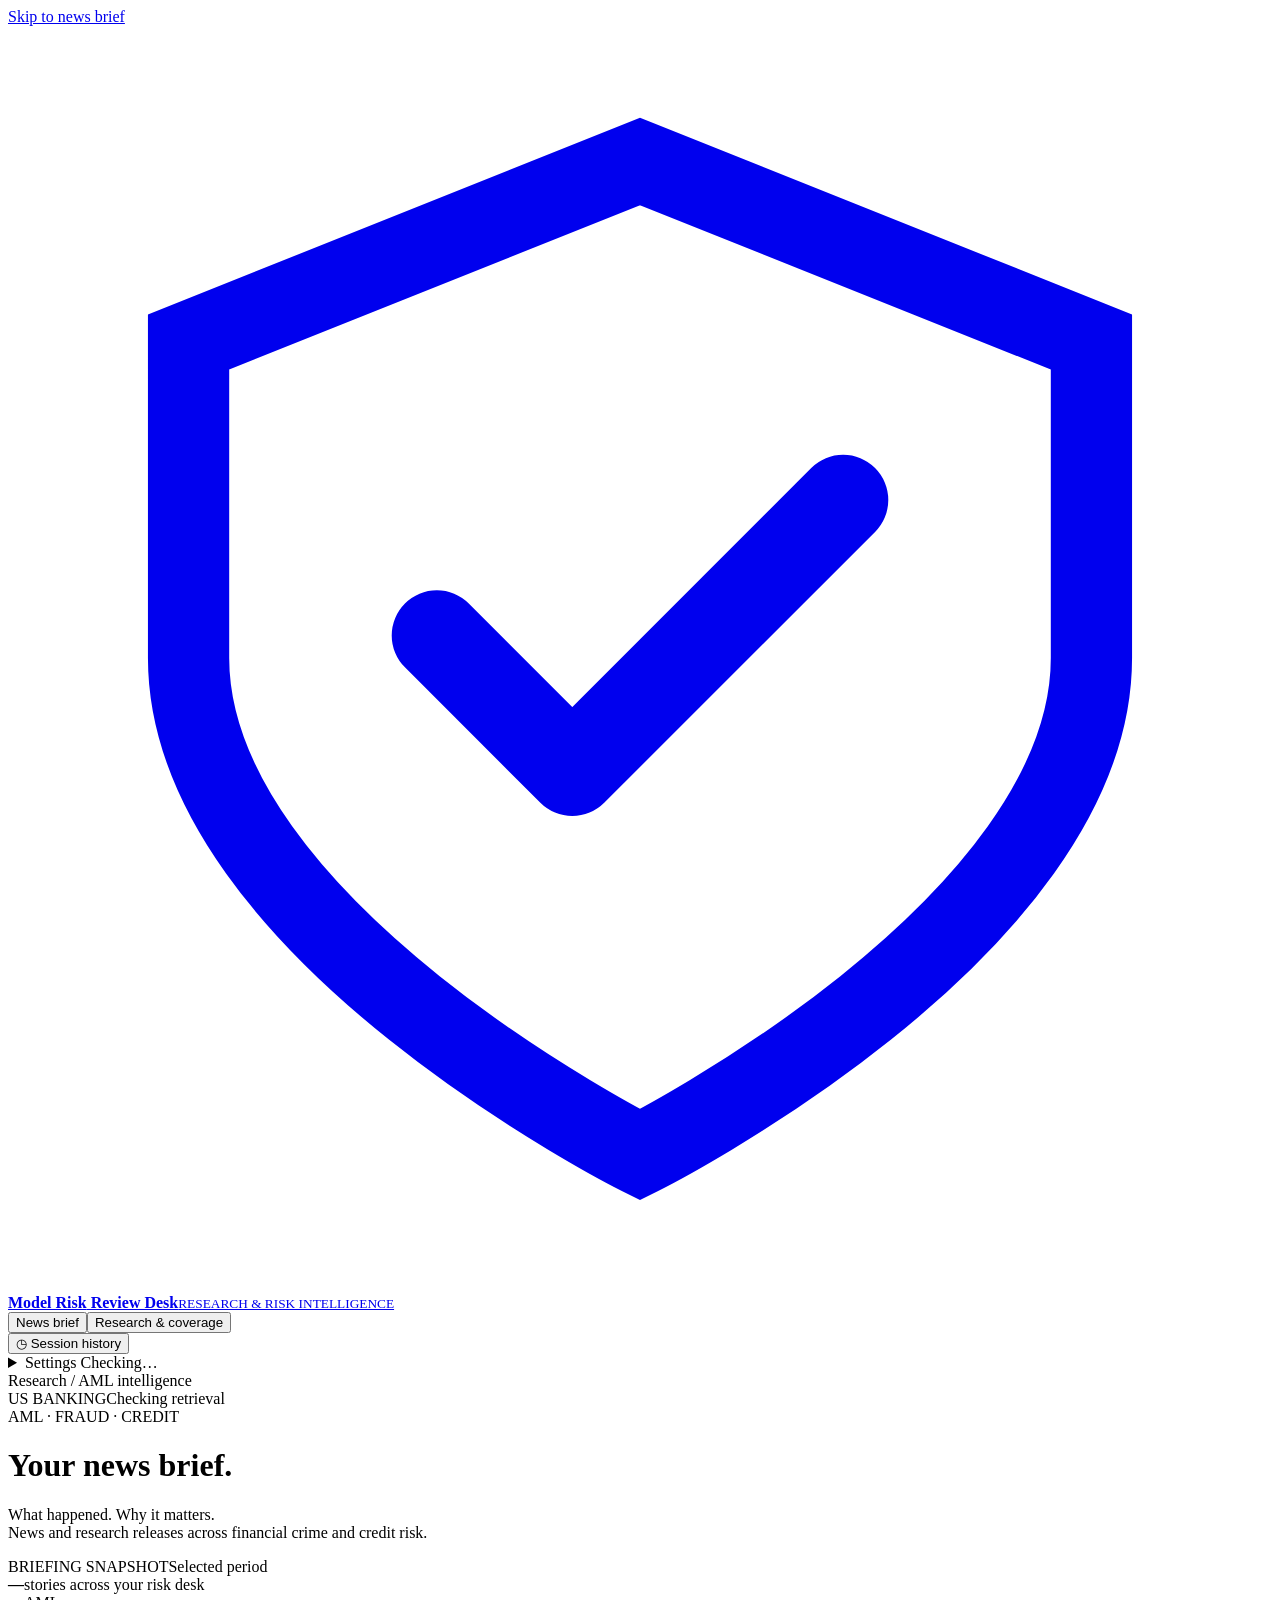
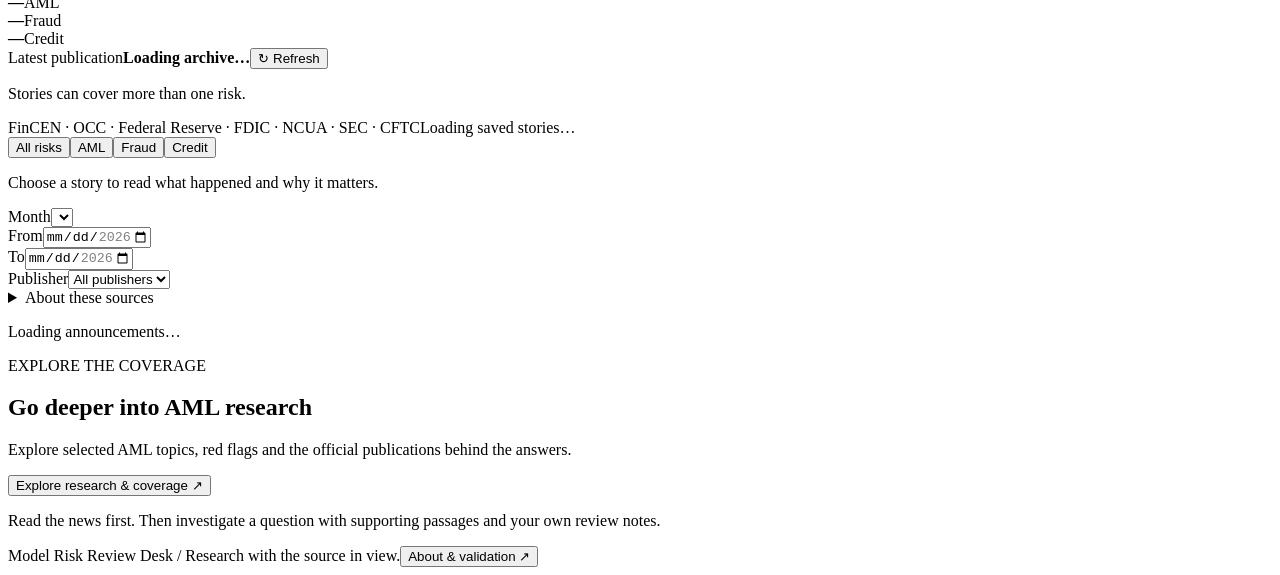
==== commit fe7b121d: "Rename desk and add a live briefing snapshot to the homepage" ====
--- a/web/index.html
+++ b/web/index.html
@@ -1,12 +1,12 @@
 <!doctype html>
 <html lang="en">
-<head><meta charset="utf-8"><meta name="viewport" content="width=device-width,initial-scale=1"><meta name="description" content="Research AML questions with official-source evidence and read focused regulatory news briefs."><meta name="theme-color" content="#102e32"><title>AML Review Desk</title><link rel="stylesheet" href="/style.css?v=20261021b"></head>
+<head><meta charset="utf-8"><meta name="viewport" content="width=device-width,initial-scale=1"><meta name="description" content="Explore AML, fraud and credit news briefs and research questions with supporting sources."><meta name="theme-color" content="#102e32"><title>Model Risk Review Desk</title><link rel="stylesheet" href="/style.css?v=20261021c"></head>
 <body>
 <a class="skip-link" href="#news">Skip to news brief</a>
-<header class="topbar"><a class="brand" href="/" aria-label="AML Review Desk home"><span class="brand-mark"><svg viewBox="0 0 28 28" fill="none" aria-hidden="true"><path d="M14 3 24 7v7c0 6-10 11-10 11S4 20 4 14V7l10-4Z" stroke="currentColor" stroke-width="1.8"/><path d="m9.5 13.5 3 3 6-6" stroke="currentColor" stroke-width="2" stroke-linecap="round" stroke-linejoin="round"/></svg></span><span><strong>AML<span class="brand-light"> Review Desk</span></strong><small>RESEARCH &amp; RISK INTELLIGENCE</small></span></a><nav aria-label="Workspace"><button id="news-tab" class="nav active">News brief</button><button id="research-tab" class="nav">Research &amp; coverage</button></nav><div class="header-tools"><button id="history-button" class="account-button" hidden>History</button><button id="account-button" class="account-button"><span aria-hidden="true">◷</span> Session history</button><details class="connection"><summary>Settings <span id="connection-status">Checking…</span></summary><div class="settings-body"><label for="model">Answer model<select id="model"><option value="">Select a model</option></select></label><button id="load-models" class="secondary">Load models</button><p class="muted" id="setup-hint">Settings stay local.</p><button id="review-tab" class="text-button">About &amp; validation</button></div></details></div></header>
+<header class="topbar"><a class="brand" href="/" aria-label="Model Risk Review Desk home"><span class="brand-mark"><svg viewBox="0 0 28 28" fill="none" aria-hidden="true"><path d="M14 3 24 7v7c0 6-10 11-10 11S4 20 4 14V7l10-4Z" stroke="currentColor" stroke-width="1.8"/><path d="m9.5 13.5 3 3 6-6" stroke="currentColor" stroke-width="2" stroke-linecap="round" stroke-linejoin="round"/></svg></span><span><strong>Model Risk<span class="brand-light"> Review Desk</span></strong><small>RESEARCH &amp; RISK INTELLIGENCE</small></span></a><nav aria-label="Workspace"><button id="news-tab" class="nav active">News brief</button><button id="research-tab" class="nav">Research &amp; coverage</button></nav><div class="header-tools"><button id="history-button" class="account-button" hidden>History</button><button id="account-button" class="account-button"><span aria-hidden="true">◷</span> Session history</button><details class="connection"><summary>Settings <span id="connection-status">Checking…</span></summary><div class="settings-body"><label for="model">Answer model<select id="model"><option value="">Select a model</option></select></label><button id="load-models" class="secondary">Load models</button><p class="muted" id="setup-hint">Settings stay local.</p><button id="review-tab" class="text-button">About &amp; validation</button></div></details></div></header>
 <div class="app-shell"><aside hidden><div id="history-list"></div><div class="scope-note"><strong>United States · Banks</strong><p id="library-scope"></p></div></aside><div class="desk">
 <div class="context-bar"><span class="project-code">Research / AML intelligence</span><div><span class="context-scope">US BANKING</span><span id="retrieval-status" class="retrieval-status">Checking retrieval</span></div></div>
-<main id="news"><div class="news-hero"><div><div class="eyebrow"><span class="status-dot"></span> AML · FRAUD · CREDIT</div><h1>Your news <span>brief.</span></h1><p class="page-description">What happened. Why it matters.<br>News and research releases across financial crime and credit risk.</p></div><div class="news-hero-aside"><span class="news-hero-mark" aria-hidden="true">▤</span><button id="refresh-news" class="secondary">↻ Refresh news</button></div></div><div class="news-source-line"><span id="news-source-summary">FinCEN · OCC · Federal Reserve · FDIC · NCUA · SEC · CFTC</span><span id="news-checked">Loading saved stories…</span></div><div class="risk-tabs" role="group" aria-label="Risk category"><button data-risk="all" class="active" aria-pressed="true">All risks <span></span></button><button data-risk="aml" aria-pressed="false">AML <span></span></button><button data-risk="fraud" aria-pressed="false">Fraud <span></span></button><button data-risk="credit" aria-pressed="false">Credit <span></span></button></div><p class="news-how" id="risk-description">Choose a story to read what happened and why it matters.</p><p id="news-status" role="status" hidden></p><div id="news-error" role="alert" hidden></div><div class="news-controls"><div><label for="news-month">Month</label><select id="news-month"></select></div><div><label for="news-from">From</label><input id="news-from" type="date" min="2026-01-01" max="2026-12-31"></div><div><label for="news-to">To</label><input id="news-to" type="date" min="2026-01-01" max="2026-12-31"></div><div><label for="news-agency">Publisher</label><select id="news-agency"><option value="all">All publishers</option></select></div><span id="news-result-count"></span></div><details class="agency-coverage"><summary>About these sources</summary><p id="news-archive-notice" class="archive-notice">Selected official feed entries.</p><div id="news-agencies"></div><p>Stories may appear in more than one risk category. Official announcements, industry reporting and company research are labelled separately.</p></details><div class="news-layout"><section class="news-feed" aria-label="Recent announcements"><div id="news-list"><p class="muted">Loading announcements…</p></div></section><section id="news-brief" class="news-brief" aria-live="polite" hidden></section></div><section class="source-coverage home-coverage" aria-labelledby="home-coverage-heading"><div class="coverage-heading"><div><span class="eyebrow">EXPLORE THE COVERAGE</span><h2 id="home-coverage-heading">Go deeper into AML research</h2><p>Explore selected AML topics, red flags and the official publications behind the answers.</p></div><button id="open-research-coverage" class="secondary">Explore research &amp; coverage ↗</button></div><p class="coverage-note">Read the news first. Then investigate a question with supporting passages and your own review notes.</p></section></main>
+<main id="news"><div class="news-hero"><div><div class="eyebrow"><span class="status-dot"></span> AML · FRAUD · CREDIT</div><h1>Your news <span>brief.</span></h1><p class="page-description">What happened. Why it matters.<br>News and research releases across financial crime and credit risk.</p></div><aside class="news-hero-aside briefing-snapshot" aria-labelledby="snapshot-heading"><div class="snapshot-heading"><span id="snapshot-heading">BRIEFING SNAPSHOT</span><span class="snapshot-scope">Selected period</span></div><div class="snapshot-total"><strong id="snapshot-total">—</strong><span>stories across your risk desk</span></div><div class="snapshot-risks"><div><strong id="snapshot-aml">—</strong><span>AML</span></div><div><strong id="snapshot-fraud">—</strong><span>Fraud</span></div><div><strong id="snapshot-credit">—</strong><span>Credit</span></div></div><div class="snapshot-footer"><span>Latest publication<strong id="snapshot-latest">Loading archive…</strong></span><button id="refresh-news" class="secondary">↻ Refresh</button></div><p class="snapshot-note">Stories can cover more than one risk.</p></aside></div><div class="news-source-line"><span id="news-source-summary">FinCEN · OCC · Federal Reserve · FDIC · NCUA · SEC · CFTC</span><span id="news-checked">Loading saved stories…</span></div><div class="risk-tabs" role="group" aria-label="Risk category"><button data-risk="all" class="active" aria-pressed="true">All risks <span></span></button><button data-risk="aml" aria-pressed="false">AML <span></span></button><button data-risk="fraud" aria-pressed="false">Fraud <span></span></button><button data-risk="credit" aria-pressed="false">Credit <span></span></button></div><p class="news-how" id="risk-description">Choose a story to read what happened and why it matters.</p><p id="news-status" role="status" hidden></p><div id="news-error" role="alert" hidden></div><div class="news-controls"><div><label for="news-month">Month</label><select id="news-month"></select></div><div><label for="news-from">From</label><input id="news-from" type="date" min="2026-01-01" max="2026-12-31"></div><div><label for="news-to">To</label><input id="news-to" type="date" min="2026-01-01" max="2026-12-31"></div><div><label for="news-agency">Publisher</label><select id="news-agency"><option value="all">All publishers</option></select></div><span id="news-result-count"></span></div><details class="agency-coverage"><summary>About these sources</summary><p id="news-archive-notice" class="archive-notice">Selected official feed entries.</p><div id="news-agencies"></div><p>Stories may appear in more than one risk category. Official announcements, industry reporting and company research are labelled separately.</p></details><div class="news-layout"><section class="news-feed" aria-label="Recent announcements"><div id="news-list"><p class="muted">Loading announcements…</p></div></section><section id="news-brief" class="news-brief" aria-live="polite" hidden></section></div><section class="source-coverage home-coverage" aria-labelledby="home-coverage-heading"><div class="coverage-heading"><div><span class="eyebrow">EXPLORE THE COVERAGE</span><h2 id="home-coverage-heading">Go deeper into AML research</h2><p>Explore selected AML topics, red flags and the official publications behind the answers.</p></div><button id="open-research-coverage" class="secondary">Explore research &amp; coverage ↗</button></div><p class="coverage-note">Read the news first. Then investigate a question with supporting passages and your own review notes.</p></section></main>
 <main id="research" hidden>
 <section class="research-intro"><div class="hero-copy"><div class="eyebrow"><span class="status-dot"></span> THE AML RESEARCH WORKSPACE</div><h1>Ask better questions.<br><span>Follow the evidence.</span></h1><p class="page-description">Turn official AML publications into a clearer starting point for your review. Ask a question, explore the sources, and keep your judgment alongside the answer.</p><div class="hero-note"><span>Official sources</span><span>Inspectable citations</span><span>Your review notes</span></div></div><div class="evidence-art" aria-hidden="true"><div class="art-orbit orbit-one"></div><div class="art-orbit orbit-two"></div><svg class="art-lines" viewBox="0 0 440 270"><path d="M90 55 220 135 360 60M90 220 220 135 355 225" fill="none" stroke="#accbc5" stroke-width="1.5" stroke-dasharray="5 6"/></svg><div class="art-source source-one"><span class="source-symbol">F</span><div><strong>FinCEN</strong><small>Advisories &amp; guidance</small></div></div><div class="art-source source-two"><span class="source-symbol">§</span><div><strong>FFIEC</strong><small>Examination guidance</small></div></div><div class="art-source source-three"><span class="source-symbol">T</span><div><strong>US Treasury</strong><small>Risk assessments</small></div></div><div class="art-source source-four"><span class="source-symbol">↗</span><div><strong>FATF / Egmont</strong><small>Risk indicators</small></div></div><div class="art-core"><svg viewBox="0 0 28 28" fill="none" aria-hidden="true"><path d="M14 3 24 7v7c0 6-10 11-10 11S4 20 4 14V7l10-4Z" stroke="currentColor" stroke-width="1.8"/><path d="m9.5 13.5 3 3 6-6" stroke="currentColor" stroke-width="2" stroke-linecap="round" stroke-linejoin="round"/></svg><span>Evidence<br>before conclusions</span></div><div class="art-caption"><i></i> Your question. Connected to the source.</div></div></section>
 <section class="library-metrics" aria-label="Library at a glance"><div><span class="metric-icon" aria-hidden="true">▤</span><div><strong id="metric-documents">—</strong><span>Research documents</span></div></div><div><span class="metric-icon" aria-hidden="true">⌘</span><div><strong id="metric-topics">—</strong><span>Selected AML topics</span></div></div><div><span class="metric-icon" aria-hidden="true">◉</span><div><strong id="metric-news-publishers">—</strong><span>News publishers with saved stories</span></div></div><div class="metric-action"><span>Looking for regulatory updates?</span><button id="open-news-shortcut">Explore the news brief <span aria-hidden="true">↗</span></button></div></section>
@@ -17,5 +17,5 @@
 <div class="research-grid"><section class="paper" id="answer-area" aria-live="polite"><div class="paper-head"><span id="brief-number">RESEARCH NOTE</span><span id="save-status">NOT YET SAVED</span></div><div id="answer" class="empty"><h2>Your research starts here.</h2><p>Ask a question to read an answer beside its supporting evidence.</p></div><details class="judgment"><summary><span><strong>Your assessment &amp; notes</strong><small>Record your view and include it in the export</small></span><span class="expand-label">Open review +</span></summary><div class="judgment-body"><div class="review-fields"><label for="support-review">Evidence support<select id="support-review"><option value="">Not reviewed</option><option>Supported</option><option>Partly supported</option><option>Unsupported</option></select></label><label for="coverage-review">Question coverage<select id="coverage-review"><option value="">Not reviewed</option><option>Complete</option><option>Partial</option><option>Missed the question</option></select></label><label for="applicability-review">Applicability<select id="applicability-review"><option value="">Not reviewed</option><option>Relevant to my context</option><option>Scope needs checking</option><option>Not applicable</option></select></label></div><label for="judgment">Review notes</label><textarea id="judgment" rows="3" placeholder="What is supported? What would you check next?"></textarea><p><span id="storage-note">Saved in this tab across refreshes.</span> Included in exported notes.</p></div></details></section><section class="evidence-column"><div class="section-title"><span class="eyebrow">SOURCE INSPECTOR</span><span id="evidence-count">Awaiting a question</span></div><p class="inspector-help">Select a citation to inspect the supporting passage.</p><div id="evidence-picker" class="evidence-picker" aria-label="Choose a supporting passage"></div><div id="evidence"><p class="evidence-empty">Your source passages will appear here.</p></div></section></div>
 <section class="source-coverage" aria-labelledby="coverage-heading"><div class="coverage-heading"><div><span class="eyebrow">THE RESEARCH FOUNDATION</span><h2 id="coverage-heading">An official-source library</h2><p id="coverage-issuers">FinCEN · FFIEC · Federal Reserve · US Treasury · FATF / Egmont</p></div><span id="source-count">Loading documents…</span></div><details class="library-documents"><summary>Browse source documents <span>Publication dates and source types ↗</span></summary><div id="sources"></div></details><p class="coverage-note">Selected publications and excerpts. <a href="/coverage.html" target="_blank" rel="noopener noreferrer">View topic coverage ↗</a></p></section>
 </main>
-<main id="review" hidden><div class="page-heading"><div><div class="eyebrow">TRANSPARENT EVALUATION</div><h1>Retrieval quality</h1><p class="page-description">The same AML questions, three retrieval methods. See the results, evidence labels and limitations.</p></div></div><div id="evaluation-results"><p class="muted">Loading the evaluation report…</p></div><section class="evaluation-method"><h2>What these results establish</h2><p>Retrieval scores measure whether the search found labeled source passages. They do not certify legal accuracy, complete source coverage, or the faithfulness of a generated answer.</p><p>Labels are curated by the development process and still need independent AML expert review. Generation examples are separate from retrieval measurements.</p></section><details class="developer-usage"><summary>Model settings and recorded usage</summary><strong id="usage"></strong><p id="token-usage" class="muted"></p><div id="cases" hidden></div></details></main><footer><span>AML Review Desk <span class="footer-divider">/</span> Research with the source in view.</span><button id="quality-tab" class="text-button">About &amp; validation ↗</button></footer></div></div>
-<dialog id="history-dialog"><div class="eyebrow">SAVED RESEARCH</div><h2>Saved questions</h2><p class="session-explanation">Your questions, answers, notes and opened news briefs stay in this tab across refreshes. Download work you want to keep after closing it.</p><div id="mobile-history-list"></div><button id="export-session" class="secondary">Export session ↓</button><button id="mobile-new-brief" class="secondary">New question</button><button id="close-history" class="text-button">Close</button></dialog><script src="/app.js?v=20261021b" defer></script></body></html>+<main id="review" hidden><div class="page-heading"><div><div class="eyebrow">TRANSPARENT EVALUATION</div><h1>Retrieval quality</h1><p class="page-description">The same AML questions, three retrieval methods. See the results, evidence labels and limitations.</p></div></div><div id="evaluation-results"><p class="muted">Loading the evaluation report…</p></div><section class="evaluation-method"><h2>What these results establish</h2><p>Retrieval scores measure whether the search found labeled source passages. They do not certify legal accuracy, complete source coverage, or the faithfulness of a generated answer.</p><p>Labels are curated by the development process and still need independent AML expert review. Generation examples are separate from retrieval measurements.</p></section><details class="developer-usage"><summary>Model settings and recorded usage</summary><strong id="usage"></strong><p id="token-usage" class="muted"></p><div id="cases" hidden></div></details></main><footer><span>Model Risk Review Desk <span class="footer-divider">/</span> Research with the source in view.</span><button id="quality-tab" class="text-button">About &amp; validation ↗</button></footer></div></div>
+<dialog id="history-dialog"><div class="eyebrow">SAVED RESEARCH</div><h2>Saved questions</h2><p class="session-explanation">Your questions, answers, notes and opened news briefs stay in this tab across refreshes. Download work you want to keep after closing it.</p><div id="mobile-history-list"></div><button id="export-session" class="secondary">Export session ↓</button><button id="mobile-new-brief" class="secondary">New question</button><button id="close-history" class="text-button">Close</button></dialog><script src="/app.js?v=20261021c" defer></script></body></html>
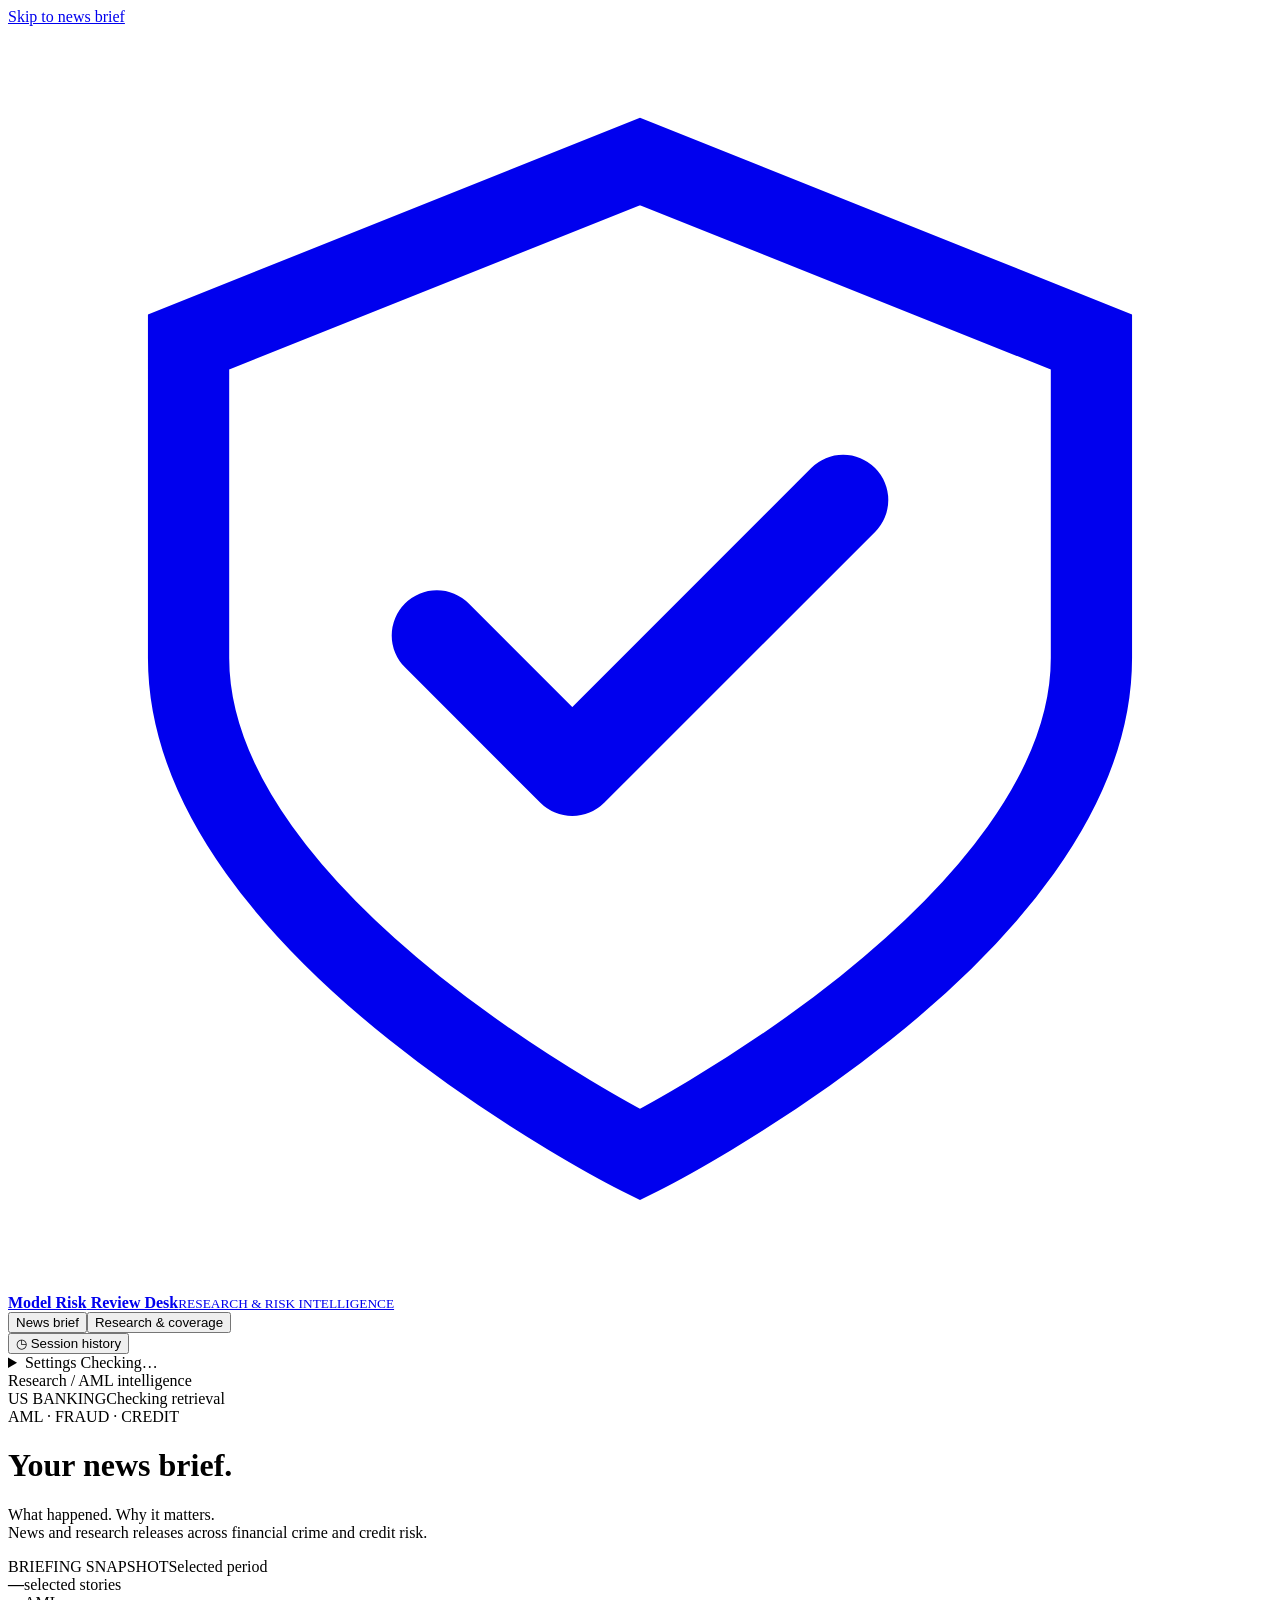
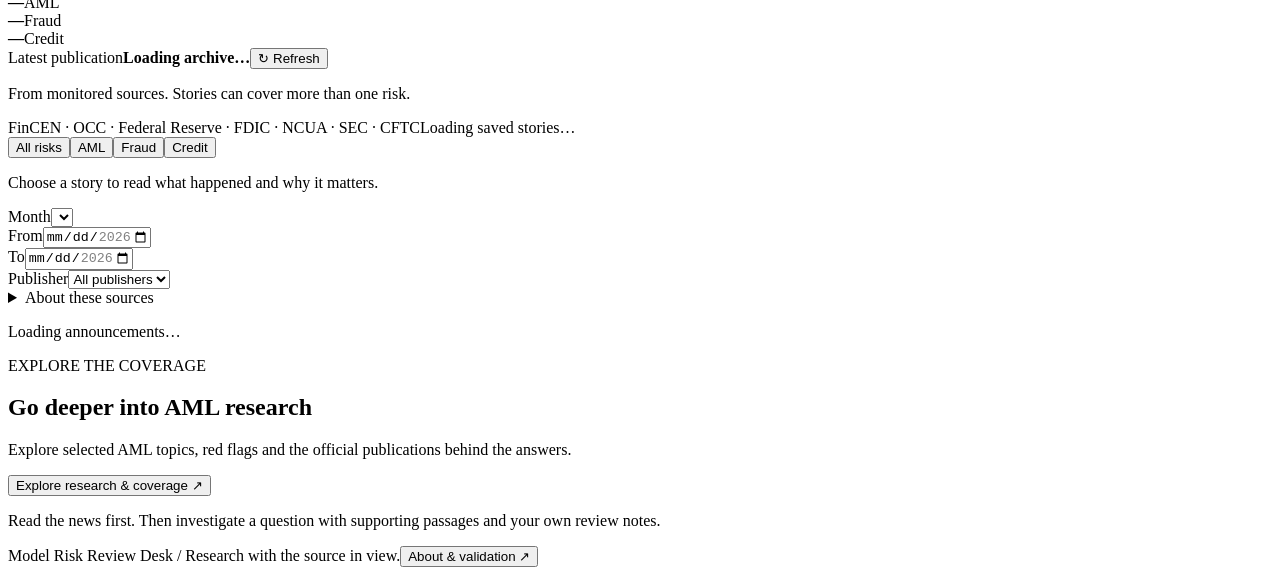
==== commit 9e852d95: "Clarify news totals as selected stories within the date range" ====
--- a/web/index.html
+++ b/web/index.html
@@ -1,12 +1,12 @@
 <!doctype html>
 <html lang="en">
-<head><meta charset="utf-8"><meta name="viewport" content="width=device-width,initial-scale=1"><meta name="description" content="Explore AML, fraud and credit news briefs and research questions with supporting sources."><meta name="theme-color" content="#102e32"><title>Model Risk Review Desk</title><link rel="stylesheet" href="/style.css?v=20261021c"></head>
+<head><meta charset="utf-8"><meta name="viewport" content="width=device-width,initial-scale=1"><meta name="description" content="Explore AML, fraud and credit news briefs and research questions with supporting sources."><meta name="theme-color" content="#102e32"><title>Model Risk Review Desk</title><link rel="stylesheet" href="/style.css?v=20261021d"></head>
 <body>
 <a class="skip-link" href="#news">Skip to news brief</a>
 <header class="topbar"><a class="brand" href="/" aria-label="Model Risk Review Desk home"><span class="brand-mark"><svg viewBox="0 0 28 28" fill="none" aria-hidden="true"><path d="M14 3 24 7v7c0 6-10 11-10 11S4 20 4 14V7l10-4Z" stroke="currentColor" stroke-width="1.8"/><path d="m9.5 13.5 3 3 6-6" stroke="currentColor" stroke-width="2" stroke-linecap="round" stroke-linejoin="round"/></svg></span><span><strong>Model Risk<span class="brand-light"> Review Desk</span></strong><small>RESEARCH &amp; RISK INTELLIGENCE</small></span></a><nav aria-label="Workspace"><button id="news-tab" class="nav active">News brief</button><button id="research-tab" class="nav">Research &amp; coverage</button></nav><div class="header-tools"><button id="history-button" class="account-button" hidden>History</button><button id="account-button" class="account-button"><span aria-hidden="true">◷</span> Session history</button><details class="connection"><summary>Settings <span id="connection-status">Checking…</span></summary><div class="settings-body"><label for="model">Answer model<select id="model"><option value="">Select a model</option></select></label><button id="load-models" class="secondary">Load models</button><p class="muted" id="setup-hint">Settings stay local.</p><button id="review-tab" class="text-button">About &amp; validation</button></div></details></div></header>
 <div class="app-shell"><aside hidden><div id="history-list"></div><div class="scope-note"><strong>United States · Banks</strong><p id="library-scope"></p></div></aside><div class="desk">
 <div class="context-bar"><span class="project-code">Research / AML intelligence</span><div><span class="context-scope">US BANKING</span><span id="retrieval-status" class="retrieval-status">Checking retrieval</span></div></div>
-<main id="news"><div class="news-hero"><div><div class="eyebrow"><span class="status-dot"></span> AML · FRAUD · CREDIT</div><h1>Your news <span>brief.</span></h1><p class="page-description">What happened. Why it matters.<br>News and research releases across financial crime and credit risk.</p></div><aside class="news-hero-aside briefing-snapshot" aria-labelledby="snapshot-heading"><div class="snapshot-heading"><span id="snapshot-heading">BRIEFING SNAPSHOT</span><span class="snapshot-scope">Selected period</span></div><div class="snapshot-total"><strong id="snapshot-total">—</strong><span>stories across your risk desk</span></div><div class="snapshot-risks"><div><strong id="snapshot-aml">—</strong><span>AML</span></div><div><strong id="snapshot-fraud">—</strong><span>Fraud</span></div><div><strong id="snapshot-credit">—</strong><span>Credit</span></div></div><div class="snapshot-footer"><span>Latest publication<strong id="snapshot-latest">Loading archive…</strong></span><button id="refresh-news" class="secondary">↻ Refresh</button></div><p class="snapshot-note">Stories can cover more than one risk.</p></aside></div><div class="news-source-line"><span id="news-source-summary">FinCEN · OCC · Federal Reserve · FDIC · NCUA · SEC · CFTC</span><span id="news-checked">Loading saved stories…</span></div><div class="risk-tabs" role="group" aria-label="Risk category"><button data-risk="all" class="active" aria-pressed="true">All risks <span></span></button><button data-risk="aml" aria-pressed="false">AML <span></span></button><button data-risk="fraud" aria-pressed="false">Fraud <span></span></button><button data-risk="credit" aria-pressed="false">Credit <span></span></button></div><p class="news-how" id="risk-description">Choose a story to read what happened and why it matters.</p><p id="news-status" role="status" hidden></p><div id="news-error" role="alert" hidden></div><div class="news-controls"><div><label for="news-month">Month</label><select id="news-month"></select></div><div><label for="news-from">From</label><input id="news-from" type="date" min="2026-01-01" max="2026-12-31"></div><div><label for="news-to">To</label><input id="news-to" type="date" min="2026-01-01" max="2026-12-31"></div><div><label for="news-agency">Publisher</label><select id="news-agency"><option value="all">All publishers</option></select></div><span id="news-result-count"></span></div><details class="agency-coverage"><summary>About these sources</summary><p id="news-archive-notice" class="archive-notice">Selected official feed entries.</p><div id="news-agencies"></div><p>Stories may appear in more than one risk category. Official announcements, industry reporting and company research are labelled separately.</p></details><div class="news-layout"><section class="news-feed" aria-label="Recent announcements"><div id="news-list"><p class="muted">Loading announcements…</p></div></section><section id="news-brief" class="news-brief" aria-live="polite" hidden></section></div><section class="source-coverage home-coverage" aria-labelledby="home-coverage-heading"><div class="coverage-heading"><div><span class="eyebrow">EXPLORE THE COVERAGE</span><h2 id="home-coverage-heading">Go deeper into AML research</h2><p>Explore selected AML topics, red flags and the official publications behind the answers.</p></div><button id="open-research-coverage" class="secondary">Explore research &amp; coverage ↗</button></div><p class="coverage-note">Read the news first. Then investigate a question with supporting passages and your own review notes.</p></section></main>
+<main id="news"><div class="news-hero"><div><div class="eyebrow"><span class="status-dot"></span> AML · FRAUD · CREDIT</div><h1>Your news <span>brief.</span></h1><p class="page-description">What happened. Why it matters.<br>News and research releases across financial crime and credit risk.</p></div><aside class="news-hero-aside briefing-snapshot" aria-labelledby="snapshot-heading"><div class="snapshot-heading"><span id="snapshot-heading">BRIEFING SNAPSHOT</span><span class="snapshot-scope">Selected period</span></div><div class="snapshot-total"><strong id="snapshot-total">—</strong><span>selected stories</span></div><div class="snapshot-risks"><div><strong id="snapshot-aml">—</strong><span>AML</span></div><div><strong id="snapshot-fraud">—</strong><span>Fraud</span></div><div><strong id="snapshot-credit">—</strong><span>Credit</span></div></div><div class="snapshot-footer"><span>Latest publication<strong id="snapshot-latest">Loading archive…</strong></span><button id="refresh-news" class="secondary">↻ Refresh</button></div><p class="snapshot-note">From monitored sources. Stories can cover more than one risk.</p></aside></div><div class="news-source-line"><span id="news-source-summary">FinCEN · OCC · Federal Reserve · FDIC · NCUA · SEC · CFTC</span><span id="news-checked">Loading saved stories…</span></div><div class="risk-tabs" role="group" aria-label="Risk category"><button data-risk="all" class="active" aria-pressed="true">All risks <span></span></button><button data-risk="aml" aria-pressed="false">AML <span></span></button><button data-risk="fraud" aria-pressed="false">Fraud <span></span></button><button data-risk="credit" aria-pressed="false">Credit <span></span></button></div><p class="news-how" id="risk-description">Choose a story to read what happened and why it matters.</p><p id="news-status" role="status" hidden></p><div id="news-error" role="alert" hidden></div><div class="news-controls"><div><label for="news-month">Month</label><select id="news-month"></select></div><div><label for="news-from">From</label><input id="news-from" type="date" min="2026-01-01" max="2026-12-31"></div><div><label for="news-to">To</label><input id="news-to" type="date" min="2026-01-01" max="2026-12-31"></div><div><label for="news-agency">Publisher</label><select id="news-agency"><option value="all">All publishers</option></select></div><span id="news-result-count"></span></div><details class="agency-coverage"><summary>About these sources</summary><p id="news-archive-notice" class="archive-notice">Selected official feed entries.</p><div id="news-agencies"></div><p>Stories may appear in more than one risk category. Official announcements, industry reporting and company research are labelled separately.</p></details><div class="news-layout"><section class="news-feed" aria-label="Recent announcements"><div id="news-list"><p class="muted">Loading announcements…</p></div></section><section id="news-brief" class="news-brief" aria-live="polite" hidden></section></div><section class="source-coverage home-coverage" aria-labelledby="home-coverage-heading"><div class="coverage-heading"><div><span class="eyebrow">EXPLORE THE COVERAGE</span><h2 id="home-coverage-heading">Go deeper into AML research</h2><p>Explore selected AML topics, red flags and the official publications behind the answers.</p></div><button id="open-research-coverage" class="secondary">Explore research &amp; coverage ↗</button></div><p class="coverage-note">Read the news first. Then investigate a question with supporting passages and your own review notes.</p></section></main>
 <main id="research" hidden>
 <section class="research-intro"><div class="hero-copy"><div class="eyebrow"><span class="status-dot"></span> THE AML RESEARCH WORKSPACE</div><h1>Ask better questions.<br><span>Follow the evidence.</span></h1><p class="page-description">Turn official AML publications into a clearer starting point for your review. Ask a question, explore the sources, and keep your judgment alongside the answer.</p><div class="hero-note"><span>Official sources</span><span>Inspectable citations</span><span>Your review notes</span></div></div><div class="evidence-art" aria-hidden="true"><div class="art-orbit orbit-one"></div><div class="art-orbit orbit-two"></div><svg class="art-lines" viewBox="0 0 440 270"><path d="M90 55 220 135 360 60M90 220 220 135 355 225" fill="none" stroke="#accbc5" stroke-width="1.5" stroke-dasharray="5 6"/></svg><div class="art-source source-one"><span class="source-symbol">F</span><div><strong>FinCEN</strong><small>Advisories &amp; guidance</small></div></div><div class="art-source source-two"><span class="source-symbol">§</span><div><strong>FFIEC</strong><small>Examination guidance</small></div></div><div class="art-source source-three"><span class="source-symbol">T</span><div><strong>US Treasury</strong><small>Risk assessments</small></div></div><div class="art-source source-four"><span class="source-symbol">↗</span><div><strong>FATF / Egmont</strong><small>Risk indicators</small></div></div><div class="art-core"><svg viewBox="0 0 28 28" fill="none" aria-hidden="true"><path d="M14 3 24 7v7c0 6-10 11-10 11S4 20 4 14V7l10-4Z" stroke="currentColor" stroke-width="1.8"/><path d="m9.5 13.5 3 3 6-6" stroke="currentColor" stroke-width="2" stroke-linecap="round" stroke-linejoin="round"/></svg><span>Evidence<br>before conclusions</span></div><div class="art-caption"><i></i> Your question. Connected to the source.</div></div></section>
 <section class="library-metrics" aria-label="Library at a glance"><div><span class="metric-icon" aria-hidden="true">▤</span><div><strong id="metric-documents">—</strong><span>Research documents</span></div></div><div><span class="metric-icon" aria-hidden="true">⌘</span><div><strong id="metric-topics">—</strong><span>Selected AML topics</span></div></div><div><span class="metric-icon" aria-hidden="true">◉</span><div><strong id="metric-news-publishers">—</strong><span>News publishers with saved stories</span></div></div><div class="metric-action"><span>Looking for regulatory updates?</span><button id="open-news-shortcut">Explore the news brief <span aria-hidden="true">↗</span></button></div></section>
@@ -18,4 +18,4 @@
 <section class="source-coverage" aria-labelledby="coverage-heading"><div class="coverage-heading"><div><span class="eyebrow">THE RESEARCH FOUNDATION</span><h2 id="coverage-heading">An official-source library</h2><p id="coverage-issuers">FinCEN · FFIEC · Federal Reserve · US Treasury · FATF / Egmont</p></div><span id="source-count">Loading documents…</span></div><details class="library-documents"><summary>Browse source documents <span>Publication dates and source types ↗</span></summary><div id="sources"></div></details><p class="coverage-note">Selected publications and excerpts. <a href="/coverage.html" target="_blank" rel="noopener noreferrer">View topic coverage ↗</a></p></section>
 </main>
 <main id="review" hidden><div class="page-heading"><div><div class="eyebrow">TRANSPARENT EVALUATION</div><h1>Retrieval quality</h1><p class="page-description">The same AML questions, three retrieval methods. See the results, evidence labels and limitations.</p></div></div><div id="evaluation-results"><p class="muted">Loading the evaluation report…</p></div><section class="evaluation-method"><h2>What these results establish</h2><p>Retrieval scores measure whether the search found labeled source passages. They do not certify legal accuracy, complete source coverage, or the faithfulness of a generated answer.</p><p>Labels are curated by the development process and still need independent AML expert review. Generation examples are separate from retrieval measurements.</p></section><details class="developer-usage"><summary>Model settings and recorded usage</summary><strong id="usage"></strong><p id="token-usage" class="muted"></p><div id="cases" hidden></div></details></main><footer><span>Model Risk Review Desk <span class="footer-divider">/</span> Research with the source in view.</span><button id="quality-tab" class="text-button">About &amp; validation ↗</button></footer></div></div>
-<dialog id="history-dialog"><div class="eyebrow">SAVED RESEARCH</div><h2>Saved questions</h2><p class="session-explanation">Your questions, answers, notes and opened news briefs stay in this tab across refreshes. Download work you want to keep after closing it.</p><div id="mobile-history-list"></div><button id="export-session" class="secondary">Export session ↓</button><button id="mobile-new-brief" class="secondary">New question</button><button id="close-history" class="text-button">Close</button></dialog><script src="/app.js?v=20261021c" defer></script></body></html>+<dialog id="history-dialog"><div class="eyebrow">SAVED RESEARCH</div><h2>Saved questions</h2><p class="session-explanation">Your questions, answers, notes and opened news briefs stay in this tab across refreshes. Download work you want to keep after closing it.</p><div id="mobile-history-list"></div><button id="export-session" class="secondary">Export session ↓</button><button id="mobile-new-brief" class="secondary">New question</button><button id="close-history" class="text-button">Close</button></dialog><script src="/app.js?v=20261021d" defer></script></body></html>
